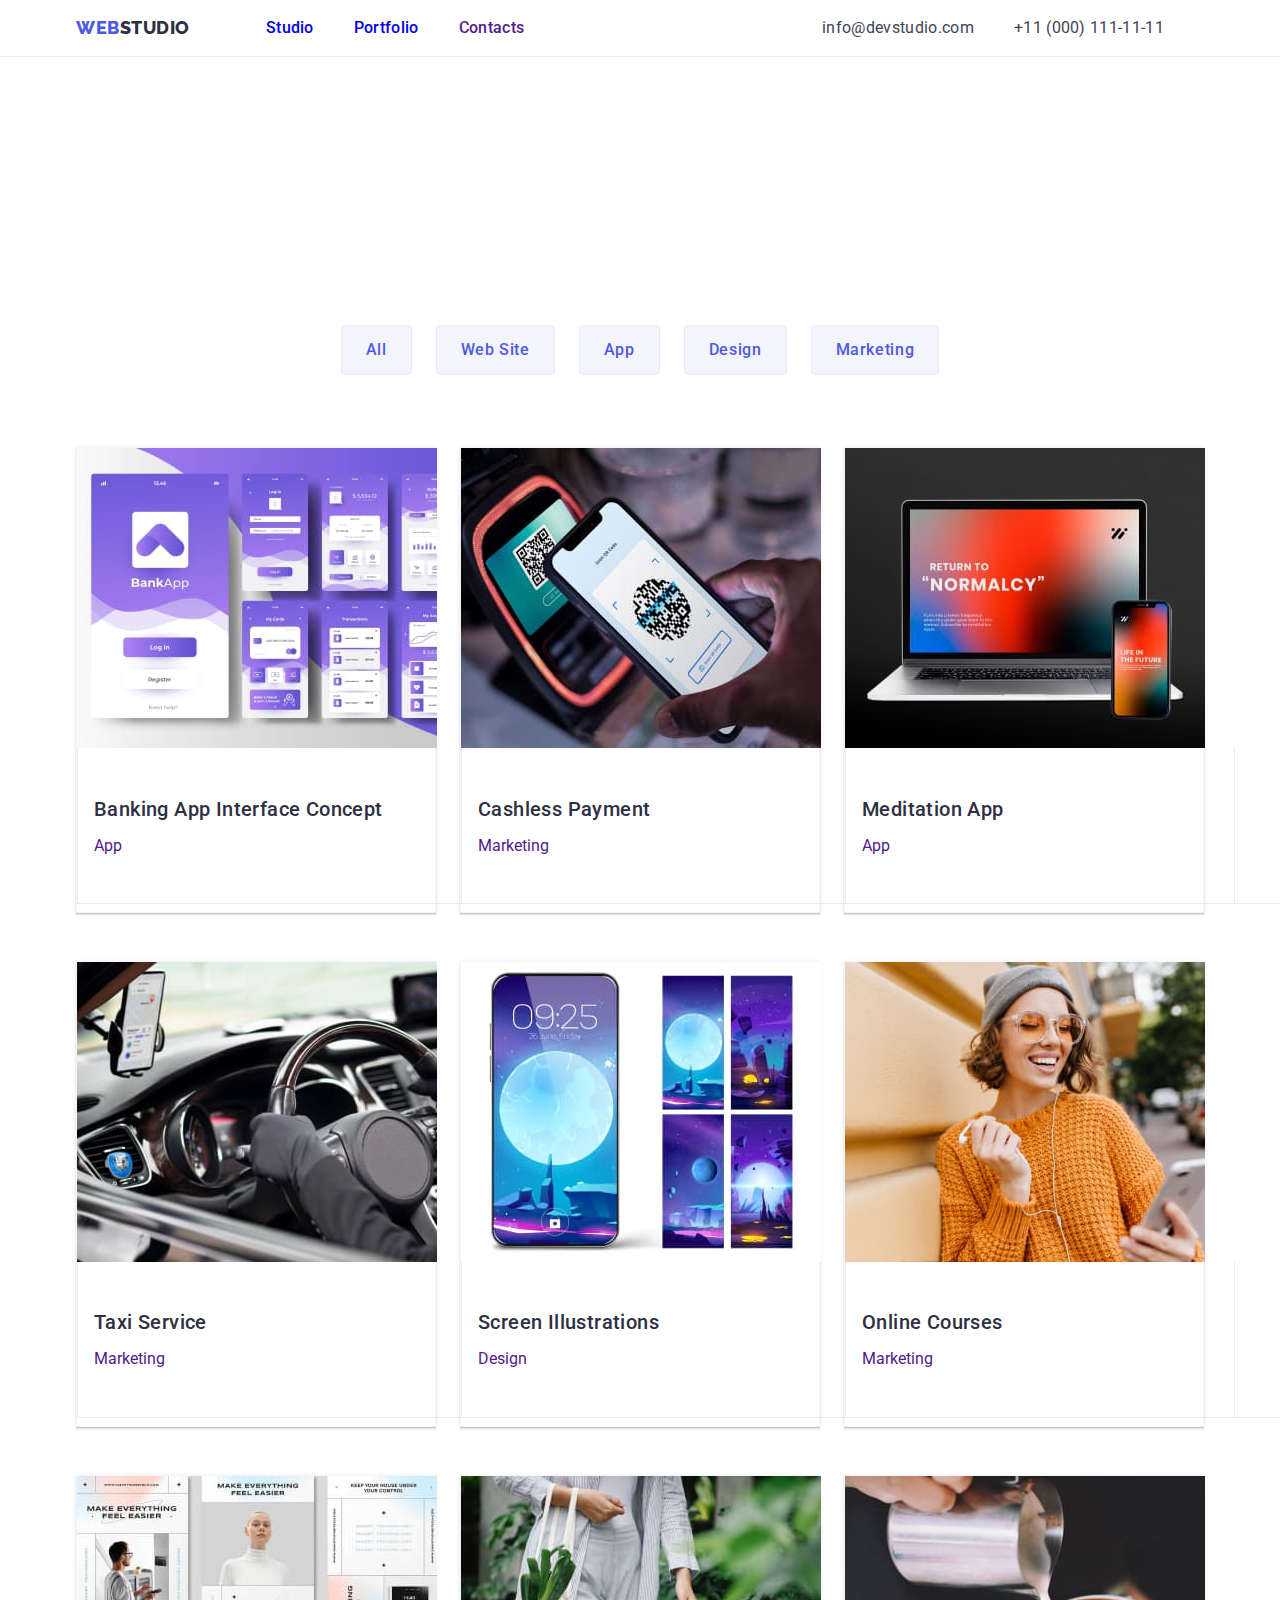
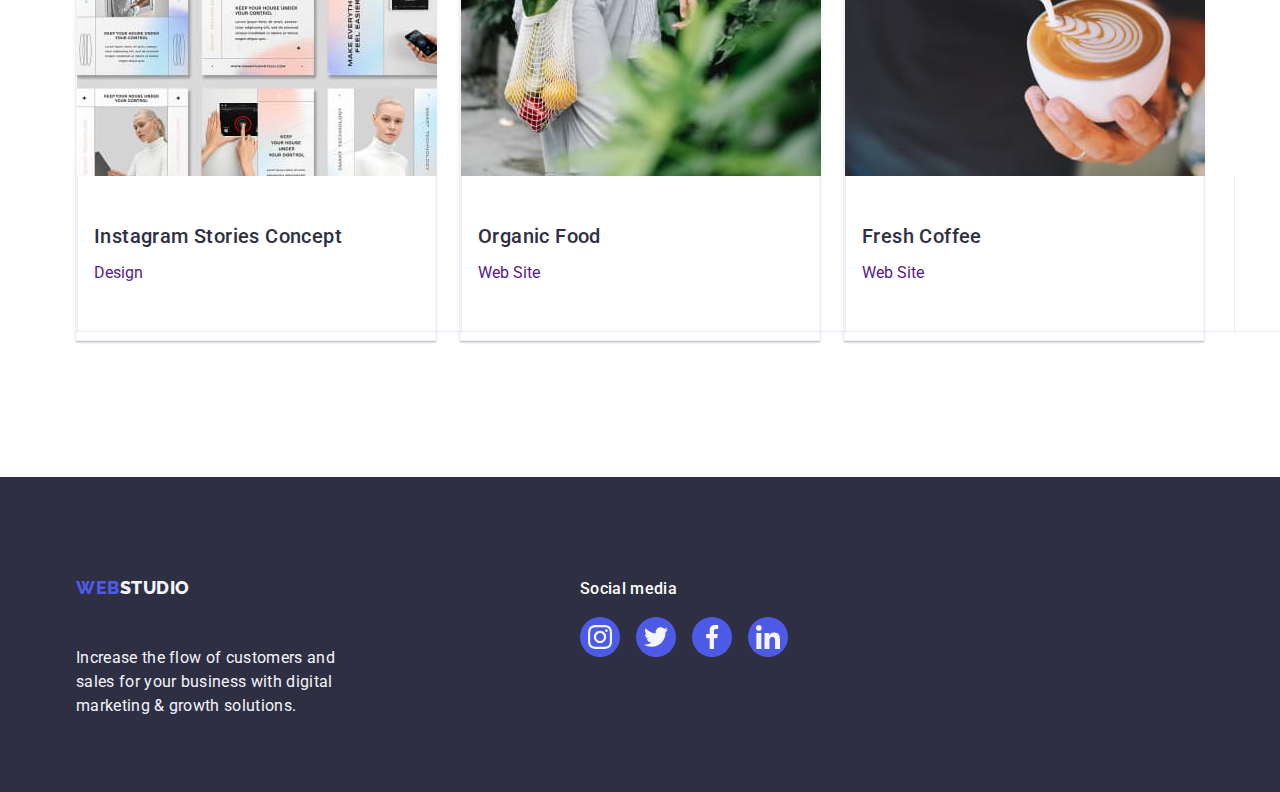
==== portfolio.html @ 27f7a4a0 "Add files via upload" ====
<!DOCTYPE html>
<html lang="en">

<head>
  <meta charset="UTF-8" />
  <meta http-equiv="X-UA-Compatible" content="IE=edge" />
  <meta name="viewport" content="width=device-width, initial-scale=1.0" />
  <title>Portfolio</title>
  <link rel="stylesheet" href="./css/modern-normalize.min.css" />
  <link rel="stylesheet" href="./css/style.css" />
  <link rel="preconnect" href="https://fonts.googleapis.com" />
  <link rel="preconnect" href="https://fonts.gstatic.com" crossorigin />
  <link href="https://fonts.googleapis.com/css2?family=Raleway:wght@800&display=swap" rel="stylesheet" />
  <link rel="preconnect" href="https://fonts.googleapis.com" />
  <link rel="preconnect" href="https://fonts.gstatic.com" crossorigin />
  <link href="https://fonts.googleapis.com/css2?family=Roboto:wght@400;500;700;900&display=swap" rel="stylesheet" />
</head>

<body class="body">
  <header class="portfolio-header">
    <div class="portfolio-header-container container">
      <nav class="portfolio-nav">
        <a class="logo link" href="./portfolio.html">Web <span class="header-logo-two">Studio</span></a>

        <ul class="portfolio-menu-nav list">
          <li>
            <a class="portfolio-menu-nav-item link" href="./index.html">Studio</a>
          </li>
          <li>
            <a class="portfolio-menu-nav-item link" href="./portfolio.html">Portfolio</a>
          </li>
          <li>
            <a class="portfolio-menu-nav-item link" href="">Contacts</a>
          </li>
        </ul>
      </nav>
      <address class="address">
        <ul class="addresses-list list">
          <li>
            <a class="address-item link" href="mailto:info@devstudio.com">info@devstudio.com</a>
          </li>
          <li>
            <a class="address-item link" href="tel:+110001111111">+11 (000) 111-11-11</a>
          </li>
        </ul>
      </address>
    </div>
  </header>

  <!--MAIN-->
  <main>
    <!--SECTION 1-->

    <section class="portfolio-section">
      <div class="portfolio-div container">
        <h1 hidden class="main-title">Buttons</h1>
        <ul class="buttons-list list">
          <li>
            <button class="portfolio-buttons" type="button">All</button>
          </li>
          <li>
            <button class="portfolio-buttons" type="button">Web Site</button>
          </li>
          <li>
            <button class="portfolio-buttons" type="button">App</button>
          </li>
          <li>
            <button class="portfolio-buttons" type="button">Design</button>
          </li>
          <li>
            <button class="portfolio-buttons" type="button">Marketing</button>
          </li>
        </ul>

        <ul class="apps-item list">
          <li class="apps-list-item">
            <a class="apps-item-link link" href="">
              <img src="./images/concept-foto.jpg" alt="concept-foto" width="360" height="300" />
              <div class="app-div container">
                <h2 class="second-title">Banking App Interface Concept</h2>
                <p class="p-p-item">App</p>
              </div>
            </a>
          </li>
          <li class="apps-list-item">
            <a class="apps-item-link link" href="">
              <img src="./images/payment-foto.jpg" alt="payment-foto" width="360" height="300" />
              <div class="app-div container">
                <h2 class="second-title">Cashless Payment</h2>
                <p class="p-p-item">Marketing</p>
              </div>
            </a>
          </li>

          <li class="apps-list-item">
            <a class="apps-item-link link" href="">
              <img src="./images/meditation-app-foto.jpg" alt="meditation-app-foto" width="360" height="300" />
              <div class="app-div container">
                <h2 class="second-title">Meditation App</h2>
                <p class="p-p-item">App</p>
              </div>
            </a>
          </li>

          <li class="apps-list-item">
            <a class="apps-item-link link" href="">
              <img src="./images/taxi-service.jpg" alt="taxi-service" width="360" height="300" />
              <div class="app-div container">
                <h2 class="second-title">Taxi Service</h2>
                <p class="p-p-item">Marketing</p>
              </div>
            </a>
          </li>

          <li class="apps-list-item">
            <a class="apps-item-link link" href="">
              <img src="./images/illustrations.jpg" alt="illustrations" width="360" height="300" />
              <div class="app-div container">
                <h2 class="second-title">Screen Illustrations</h2>
                <p class="p-p-item">Design</p>
              </div>
            </a>
          </li>

          <li class="apps-list-item">
            <a class="apps-item-link link" href="">
              <img src="./images/online-courses.jpg" alt="online-courses" width="360" height="300" />
              <div class="app-div container">
                <h2 class="second-title">Online Courses</h2>
                <p class="p-p-item">Marketing</p>
              </div>
            </a>
          </li>

          <li class="apps-list-item">
            <a class="apps-item-link link" href="">
              <img src="./images/stories-concept.jpg" alt="stories-concept" width="360" height="300" />
              <div class="app-div container">
                <h2 class="second-title">Instagram Stories Concept</h2>
                <p class="p-p-item">Design</p>
              </div>
            </a>
          </li>

          <li class="apps-list-item">
            <a class="apps-item-link link" href="">
              <img src="./images/organic-food.jpg" alt="organic-food" width="360" height="300" />
              <div class="app-div container">
                <h2 class="second-title">Organic Food</h2>
                <p class="p-p-item">Web Site</p>
              </div>
            </a>
          </li>

          <li class="apps-list-item">
            <a class="apps-item-link link" href="">
              <img src="./images/coffee.jpg" alt="coffee" width="360" height="300" />
              <div class="app-div container">
                <h2 class="second-title">Fresh Coffee</h2>
                <p class="p-p-item">Web Site</p>
              </div>
            </a>
          </li>
        </ul>
      </div>
    </section>
  </main>

  <!--FOOTER-->
  <!--
    <footer class="footer">
      <div class="footer-container container">
        <div class="footer-container-one-port container">
        <a class="footer-logo link" href="./portfolio.html"
          >Web<span class="footer-logo-two">Studio</span></a>
        
        <p class="logo-footer-text">
          Increase the flow of customers and sales for your business with
          digital marketing & growth solutions.
        </p>
      </div>
      <div class="footer-container-social-two">
        <p class="social-title">Social media</p>
        <ul class="footer-social-media list">
          <li class="footer-social-media-item">
            <a class="footer-social-media-link link" href="">
              <svg class="social-ikons" width="24" height="24">
                <use href="./images/icons.svg#instagram"></use>
              </svg>
            </a>
          </li>

          <li class="footer-social-media-item">
            <a class="footer-social-media-link link" href="">
              <svg class="social-ikons" width="24" height="24">
                <use href="./images/icons.svg#twitter"></use>
              </svg>
            </a>
          </li>

          <li class="footer-social-media-item">
            <a class="footer-social-media-link link" href="">
              <svg class="social-ikons" width="24" height="24">
                <use href="./images/icons.svg#facebook"></use>
              </svg>
            </a>
          </li>

          <li class="footer-social-media-item">
            <a class="footer-social-media-link link" href="">
              <svg class="social-ikons" width="24" height="24">
                <use href="./images/icons.svg#linkedin"></use>
              </svg>
            </a>
          </li>
        </ul>
        </div>
      </div>
    </footer>
  -->


  <footer class="footer">
    <div class="footer-container container">
      <div class="footer-index-social">
        <a class="footer-logo link" href="./index.html">Web<span class="footer-logo-two">Studio</span></a>
        <p class="logo-footer-text">
          Increase the flow of customers and sales for your business with
          digital marketing & growth solutions.
        </p>
      </div>

      <div class="footer-container-social-two">
        <p class="social-title">Social media</p>
        <ul class="footer-social-media list">
          <li class="footer-social-media-item">
            <a class="footer-social-media-link link" href="">
              <svg class="social-ikons" width="24" height="24">
                <use href="./images/icons.svg#instagram"></use>
              </svg>
            </a>
          </li>

          <li class="footer-social-media-item">
            <a class="footer-social-media-link link" href="">
              <svg class="social-ikons" width="24" height="24">
                <use href="./images/icons.svg#twitter"></use>
              </svg>
            </a>
          </li>

          <li class="footer-social-media-item">
            <a class="footer-social-media-link link" href="">
              <svg class="social-ikons" width="24" height="24">
                <use href="./images/icons.svg#facebook"></use>
              </svg>
            </a>
          </li>

          <li class="footer-social-media-item">
            <a class="footer-social-media-link link" href="">
              <svg class="social-ikons" width="24" height="24">
                <use href="./images/icons.svg#linkedin"></use>
              </svg>
            </a>
          </li>
        </ul>
      </div>
    </div>
  </footer>

</body>

</html>
---- css/style.css ----
:root {
    --color-iris: #4d5ae5;
    --color-ocean: #404bbf;
    --color-navy-blue: #2e2f42;
    --color-green: #31d0aa;
    --color-slate: #434455;
    --color-light-slate: #8e8f99;
    --color-cornflower: #e7e9fc;
    --color-cloud: #f4f4fd;
    --color-white: #ffffff;
    --color-dairy: #fcfcfc;
  }
  
  .body {
    font-family: "Roboto", sans-serif;
    color: #434455;
    background-color: #ffffff;
  }
  
  /*INDEX*/
  
  /*HEADER*/
  
  img {
    display: block;
  }
  
  .header {
    border-bottom: 1px solid #e7e9fc;
    box-shadow: 0px 2px 1px rgba(46, 47, 66, 0.08),
      0px 1px 1px rgba(46, 47, 66, 0.16), 0px 1px 6px rgba(46, 47, 66, 0.08);
  }
  
  .header-container {
    display: flex;
    justify-content: space-between;
  }
  
  .container {
    width: 1158px;
    margin: 0 auto;
    padding-left: 15px;
    padding-right: 15px;
  }
  
  .navigation {
    display: flex;
    align-items: center;
  }
  
  ul {
    padding-left: 0;
  }
  
  .logo {
    font-family: "Raleway";
    font-style: normal;
    font-weight: 800;
    font-size: 18px;
    line-height: 21px;
    display: flex;
    align-items: center;
    letter-spacing: 0.03em;
    text-transform: uppercase;
    color: #4d5ae5;
    margin-right: 76px;
  }
  
  .link {
    text-decoration: none;
    text-decoration: none;
  }
  
  .header-logo-two {
    font-family: "Raleway", sans-serif;
    font-style: normal;
    font-weight: 800;
    font-size: 18px;
    line-height: 21px;
    display: flex;
    letter-spacing: 0.03em;
    text-transform: uppercase;
    color: #2e2f42;
    line-height: 1.17;
  }
  
  .list {
    list-style: none;
  }
  
  .menu-nav {
    font-weight: 500;
    font-size: 16px;
    line-height: 1.5;
    letter-spacing: 0.02em;
    color: #2e2f42;
    display: flex;
    gap: 40px;
  }
  
  .menu-nav-item {
    padding: 24px 0;
  }
  
  .addresses-list {
    display: block;
    padding-right: 40px;
    max-width: 310;
    gap: 40px;
  }
  
  .menu-nav:hover {
    color: #404bbf;
  }
  
  .menu-nav:focus {
    color: #404bbf;
  }
  
  .address {
    font-style: normal;
  }
  
  .address-item {
    font-family: "Roboto";
    font-style: normal;
    font-weight: 400;
    font-size: 16px;
    line-height: 24px;
    letter-spacing: 0.02em;
    color: #434455;
  }
  
  .address-item:hover {
    color: #404bbf;
  }
  
  .address-item:focus {
    color: #404bbf;
  }
  
  /*SECTION 1*/
  
  .section-one {
    margin-left: auto;
    margin-right: auto;
    max-width: 1440px;
    padding: 188px 0;
    background: #2e2f42;
    background: linear-gradient(rgba(46, 47, 66, 0.7), rgba(46, 47, 66, 0.7)),
      url(../images/people-office.jpg);
    background-repeat: no-repeat;
    background-size: cover;
    background-position: center;
  }
  
  .main-title {
    line-height: 1.07;
    text-align: center;
    letter-spacing: 0.02em;
    color: #ffffff;
    font-size: 56px;
    max-width: 496px;
    display: block;
    margin: 0 auto;
    padding: 48px;
  }
  
  .hero-button {
    background-color: #4d5ae5;
    font-family: "Roboto", sans-serif;
    font-weight: 500;
    font-size: 16px;
    line-height: 1.5;
    letter-spacing: 0.04em;
    color: #ffffff;
    cursor: pointer;
    display: block;
    margin: 0 auto;
    min-width: 169px;
    height: 56px;
    border: none;
    border-radius: 4px;
  }
  
  .hero-button:hover {
    background-color: #404bbf;
  }
  
  .hero-button:focus {
    background-color: #404bbf;
  }
  
  /*SECTION 2*/
  
  .value-items-div {
    display: flex;
    align-items: center;
    justify-content: center;
    height: 112px;
    width: 264px;
    margin-bottom: 8px;
    background: #F4F4FD;
    border-radius: 4px;
  }
  
  .second-title {
    font-weight: 500;
    font-size: 20px;
    line-height: 1.2;
    letter-spacing: 0.02em;
    color: #2e2f42;
    margin-bottom: 8px;
  }
  
  .second-container {
    display: flex;
  }
  
  .section-two {
    padding: 120px 0;
  }
  
  .values-list {
    display: flex;
    gap: 24px;
  }
  
  .value-item {
    flex-basis: calc((100% - 72px) / 4);
  }
  
  .value-title {
    font-weight: 500;
    font-size: 20px;
    line-height: 1.2;
    letter-spacing: 0.02em;
    color: #2e2f42;
    margin-bottom: 8px;
  }
  
  .value-text {
    font-size: 16px;
    line-height: 1.5;
    letter-spacing: 0.02em;
    color: #434455;
  }
  
  /*SECTION 3*/
  
  .section-three {
    padding-bottom: 120px;
    padding: 32px 0;
  }
  
  .third-title {
    font-size: 36px;
    line-height: 1.11;
    text-align: center;
    letter-spacing: 0.02em;
    text-transform: capitalize;
    color: #2e2f42;
    margin-bottom: 72px;
  }
  
  .works-list {
    display: flex;
    gap: 24px;
  }
  
  .works-list-item {
    flex-basis: calc((100% - 48px) / 3);
  }
  
  /*SECTION 4*/
  
  .section-fourth {
    background-color: #f4f4fd;
    padding: 120px 0;
  }
  
  .team-title {
    font-size: 36px;
    line-height: 1.11;
    text-align: center;
    letter-spacing: 0.02em;
    text-transform: capitalize;
    color: #2e2f42;
    margin-bottom: 72px;
  }
  
  .team-list {
    display: flex;
    gap: 24px;
  }
  
  .team-div {
    padding: 32px 0;
  }
  
  
  .team-container-div {
    padding: 32px 0;
  }
  
  .team-item {
    background-color: #ffffff;
    flex-basis: calc((100% - 72px) / 4);
    background: #ffffff;
    border-radius: 0px 0px 4px 4px;
    box-shadow: 0px 1px 6px rgba(46, 47, 66, 0.08),
      0px 1px 1px rgba(46, 47, 66, 0.16), 0px 2px 1px rgba(46, 47, 66, 0.08);
    border-radius: 0px 0px 4px 4px;
  }
  
  .team-div {
    padding-top: 32px;
    padding-bottom: 32px;
  }
  
  .h-item {
    font-weight: 500;
    font-size: 20px;
    line-height: 1.2;
    letter-spacing: 0.02em;
    color: #2e2f42;
    text-align: center;
    margin-bottom: 8px;
  }
  
  .p-item {
    font-size: 16px;
    line-height: 1.5;
    letter-spacing: 0.02em;
    color: #434455;
    text-align: center;
  }
  
  .dudes {
    display: block;
  }
  
  /*FOOTER*/
  
  .footer-container {
    display: flex;
    align-items: baseline;
  }
  
  .footer {
    background-color: #2e2f42;
    padding: 100px 0;
    max-height: 315px;
  }
  
  
  .footer-index-social{
    flex-direction: column;
    display: flex;
    margin-right: 120px;
  
  }
  
  .footer-logo {
    font-family: "Raleway";
    font-style: normal;
    font-weight: 800;
    font-size: 18px;
    line-height: 21px;
    display: flex;
    align-items: center;
    letter-spacing: 0.03em;
    text-transform: uppercase;
    color: #4d5ae5;
    display: inline-block;
    margin-right: 76px;
    margin-bottom: 16px;
  }
  
  .footer-logo-two {
    font-family: "Raleway";
    font-style: normal;
    font-weight: 800;
    font-size: 18px;
    line-height: 21px;
    display: flex;
    align-items: center;
    letter-spacing: 0.03em;
    text-transform: uppercase;
    color: #f4f4fd;
    display: inline-block;
    margin-bottom: 16px;
  }
  
  .logo-footer-text {
    font-family: "Roboto";
    font-style: normal;
    font-weight: 400;
    font-size: 16px;
    line-height: 24px;
    letter-spacing: 0.02em;
    color: #f4f4fd;
    max-width: 264px;
  }
  
  /*SECTION 5 */
  
  .five-div {
    width: 1128px;
  }
  
  /*   PORTFOLIO   */
  
  .portfolio-header {
    border-bottom: 1px solid #e7e9fc;
  }
  
  .portfolio-header-container {
    justify-content: space-between;
    display: flex;
  }
  
  .portfolio-nav {
    display: flex;
    align-items: center;
  }
  
  .portfolio-menu-nav {
    font-weight: 500;
    font-size: 16px;
    line-height: 1.5;
    letter-spacing: 0.02em;
    color: #2e2f42;
    display: flex;
    gap: 40px;
  }
  
  .portfolio-menu-nav-item {
    padding: 24px 0;
  }
  
  .addresses-list {
    display: flex;
    gap: 40px;
  }
  
  .portfolio-menu-nav:hover {
    color: #404bbf;
  }
  
  .portfolio-menu-nav:focus {
    color: #404bbf;
  }
  
  .portfolio-buttons {
    font-family: "Roboto", sans-serif;
    font-weight: 500;
    font-size: 16px;
    line-height: 1.5;
    letter-spacing: 0.04em;
    color: #4d5ae5;
    background-color: #f4f4fd;
    cursor: pointer;
    border: 1px solid #e7e9fc;
    border-radius: 4px;
    padding: 12px 24px;
    border: 1px solid #e7e9fc;
    border-radius: 4px;
  }
  
  .portfolio-buttons:hover {
    color: #ffffff;
    background-color: #404bbf;
    border: 1px solid transparent;
    box-shadow: 0px 3px 1px rgba(0, 0, 0, 0.1), 0px 2px 1px rgba(0, 0, 0, 0.08),
      0px 2px 2px rgba(0, 0, 0, 0.12);
  }
  
  .portfolio-buttons:focus {
    color: #ffffff;
    background-color: #404bbf;
    border: 1px solid transparent;
    box-shadow: 0px 3px 1px rgba(0, 0, 0, 0.1), 0px 2px 1px rgba(0, 0, 0, 0.08),
      0px 2px 2px rgba(0, 0, 0, 0.12);
  }
  
  .div-portfolio {
    border: #2e2f42;
    border-top: none;
  }
  
  .portfolio-section {
    padding: 96px 0 120px;
  }
  
  .buttons-list {
    display: flex;
    justify-content: center;
    gap: 24px;
    margin-bottom: 72px;
  }
  
  .apps-item {
    display: flex;
    background: #ffffff;
    flex-wrap: wrap;
    column-gap: 24px;
    row-gap: 48px;
  }
  
  .apps-item-link {
    display: block;
  }
  
  
  .apps-item-link:hover {
    border: 1px solid #f4f4fd;
    box-shadow: 0px 1px 6px rgba(46, 47, 66, 0.08),
      0px 1px 1px rgba(46, 47, 66, 0.16), 0px 2px 1px rgba(46, 47, 66, 0.08);
  }
  
  .apps-item-link {
    border: 1px solid #f4f4fd;
    box-shadow: 0px 1px 6px rgba(46, 47, 66, 0.08),
      0px 1px 1px rgba(46, 47, 66, 0.16), 0px 2px 1px rgba(46, 47, 66, 0.08);
  }
  
  .apps-list-item {
    width: calc((100% - 48px) / 3);
  }
  
  .app-div {
    padding: 32px 16px;
    border: 1px solid #e7e9fc;
    border-top: none;
    margin-bottom: 8px;
  }
  
  .socials {
    display: flex;
    flex-direction: row;
    justify-content: center;
    align-items: center;
    padding: 0px;
    gap: 24px;
  }
  
  .socials-item {
    width: 40px;
    height: 40px;
  }
  
  .social-link {
    width: 100%;
    height: 100%;
    background-color: #4d5ae5;
    border-radius: 50%;
    display: flex;
    align-items: center;
    justify-content: center;
  }
  
  .social-link:hover {
    background-color: #404bbf;
  }
  
  
  .social-link:focus {
    background-color: #404bbf;
  }
  
  
  
  .media-title {
    font-family: "Roboto";
    font-style: normal;
    font-weight: 500;
    font-size: 16px;
    line-height: 24px;
    letter-spacing: 0.02em;
    color: #ffffff;
    display: inline-block;
  }
  
  .social-icons {
    fill: #f4f4fd;
  }
   
  /*CUSTOMERS*/
  
  .customers-title {
    margin-top: 0px;
    margin-bottom: 72px;
    font-family: "Roboto";
    font-style: normal;
    font-weight: 700;
    font-size: 36px;
    line-height: 40px;
    text-align: center;
    letter-spacing: 0.02em;
    text-transform: capitalize;
    color: #2e2f42;
    line-height: 1.1;
  }
  
  
  .customers-icon{
    fill: currentColor;
  }
  
  .section-five {
    padding-top: 120px;
    padding-bottom: 120px;
  }
  
  .cus-container {
    width: 1140px;
  }
  
  
  .customers-list {
    display: flex;
    flex-direction: row;
    align-items: flex-start;
    gap: 24px;
  }
  
  .customers-item {
    width: calc((100% - 120px) / 6);
    height: 88px;
  
  }
  
  .customers-link {
    display: flex;
    align-items: center;
    justify-content: center;
    border: 1px solid #8e8f99;
    border-radius: 4px;
    box-sizing: border-box;
    width: 100%;
    height: 100%;
    color: #8e8f99;;
  }
  
  .customers-link:hover{
    border-color: #404bbf;
    color: #404bbf;
  }
  
  .customers-link:focus{
    border-color: #404bbf;
    color: #404bbf;
  }
    
  .social-title {
    margin-top: 0px;
    margin-bottom: 16px;
    font-family: "Roboto";
    font-style: normal;
    font-weight: 500;
    font-size: 16px;
    line-height: 24px;
    letter-spacing: 0.02em;
    color: hsl(0, 0%, 100%);
  }
  
  .footer-index-social {
    display: flex;
    align-items: baseline;
  }
  
  .footer-social-media {
    display: flex;
    flex-direction: row;
    justify-content: center;
    align-items: center;
    padding: 0px;
    gap: 16px;
  }
  
  .footer-social-media-link {
    width: 100%;
    height: 100%;
    background-color: #4d5ae5;
    border-radius: 50%;
    display: flex;
    align-items: center;
    justify-content: center;
  }
  
  .footer-social-media-link:hover {
    background-color: #31d0aa;
  }
  
  .footer-social-media-link:focus {
    background-color: #31d0aa;
  }
  
  .social-ikons {
    fill: #f4f4fd;
  }
  
  .footer-container-social-two {
    margin-left: 120px;
    gap: 16px;
  }
  
  .footer-container {
    display: flex;
  }

  
  .footer-social-media-item {
    width: 40px;
    height: 40px;
  }
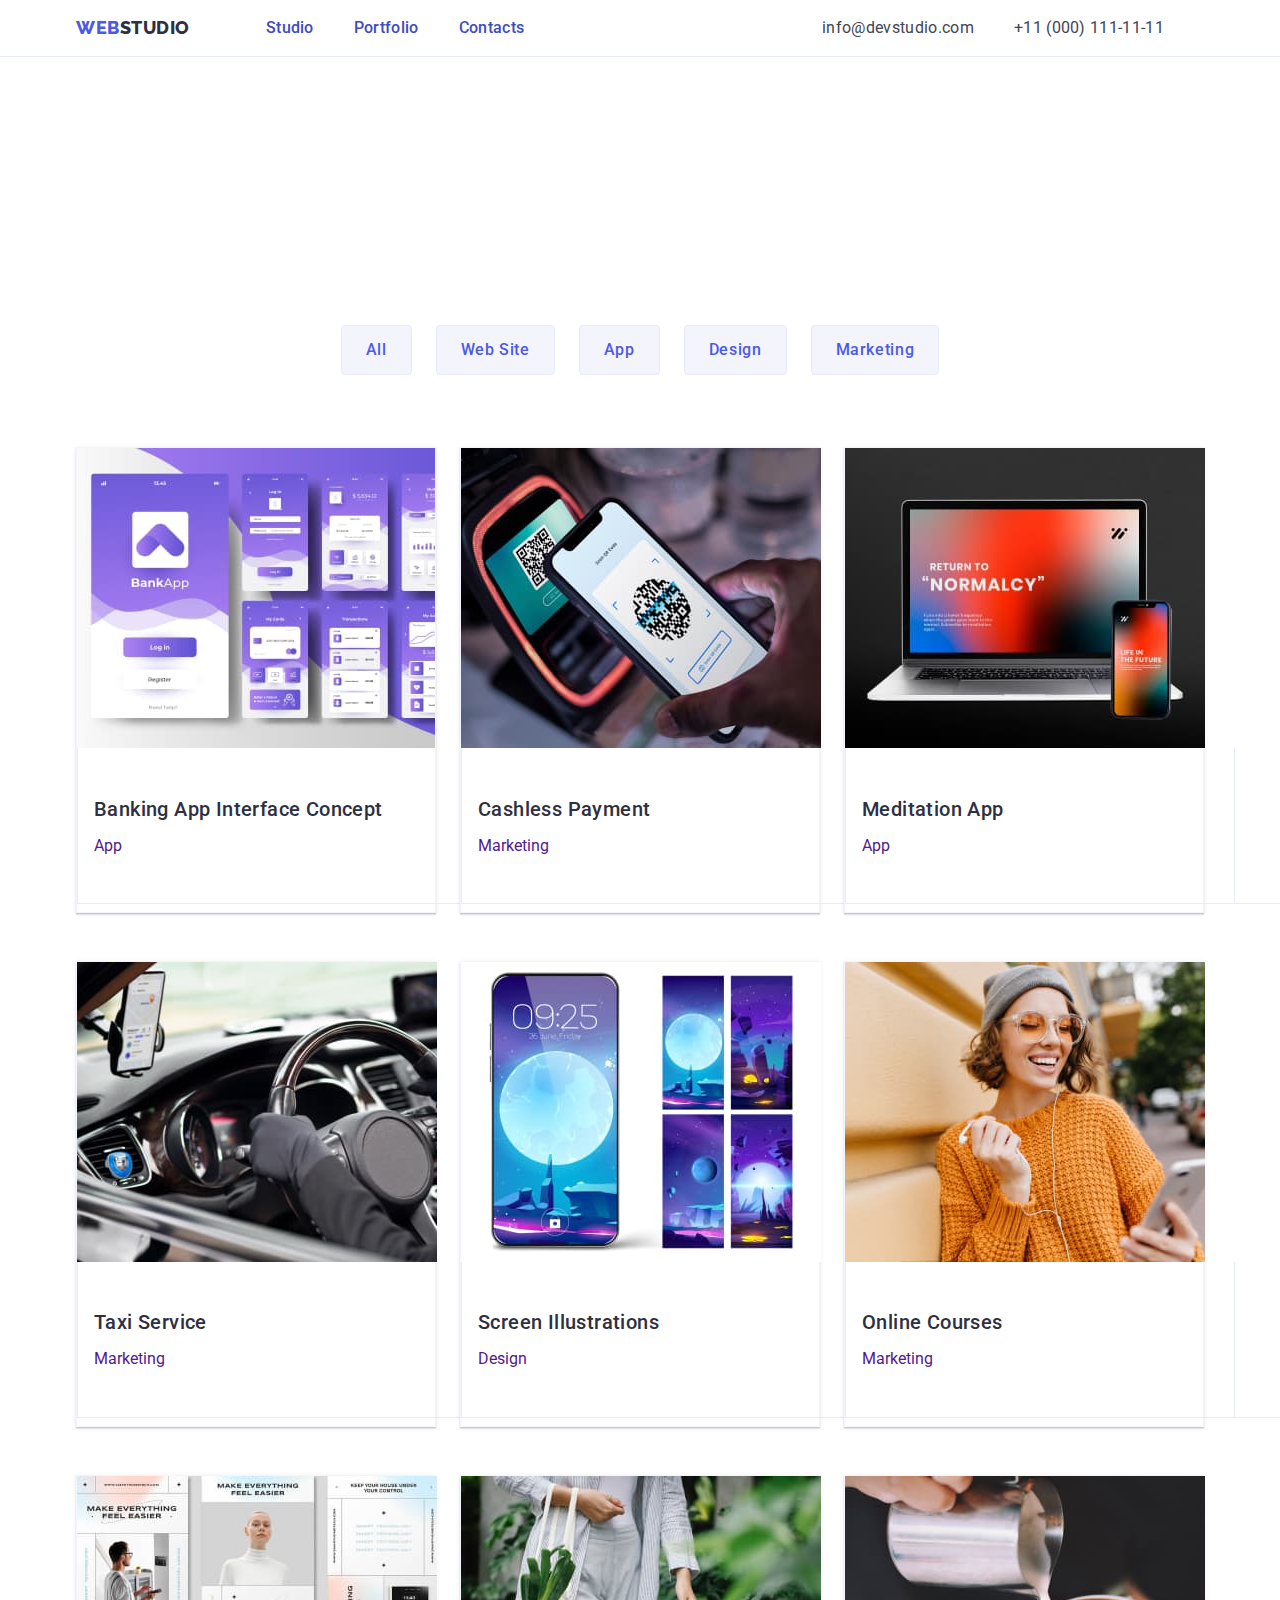
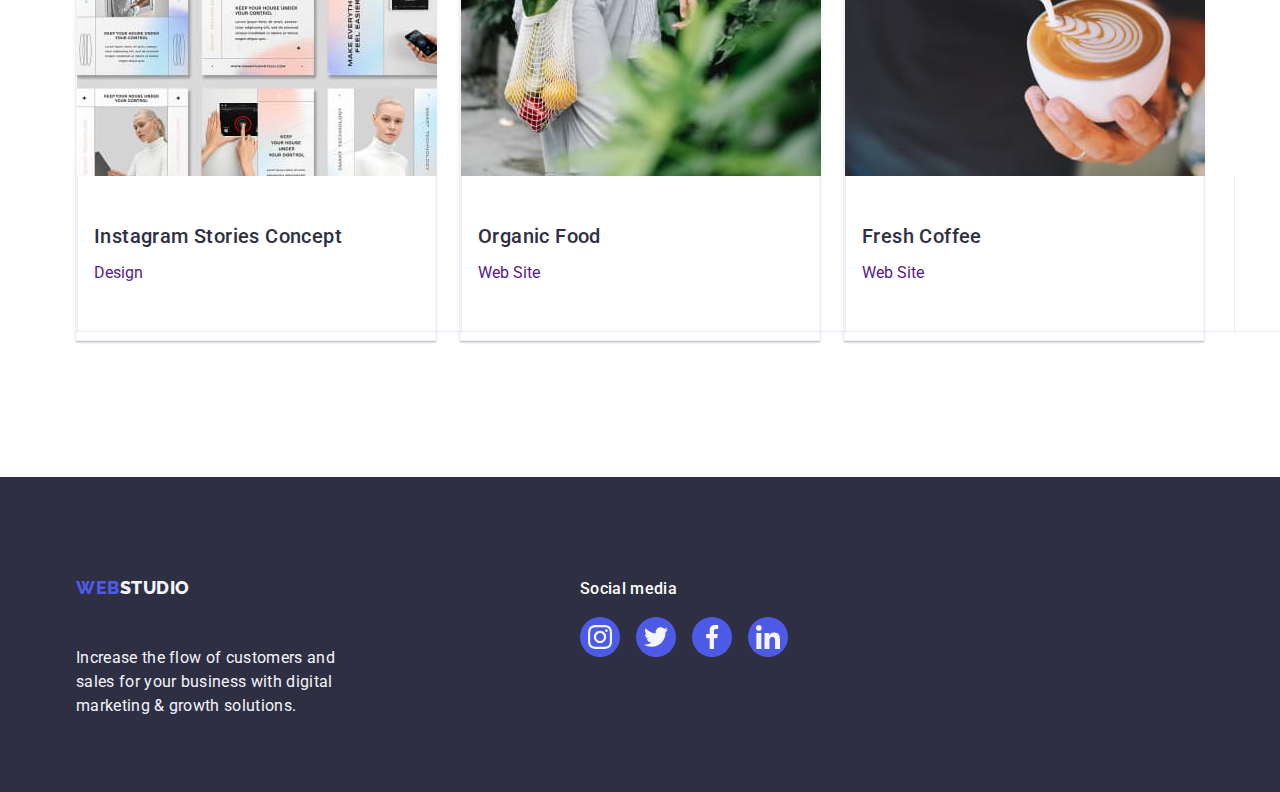
==== commit 4042e81b: "Add files via upload" ====
--- a/portfolio.html
+++ b/portfolio.html
@@ -75,7 +75,10 @@
         <ul class="apps-item list">
           <li class="apps-list-item">
             <a class="apps-item-link link" href="">
-              <img src="./images/concept-foto.jpg" alt="concept-foto" width="360" height="300" />
+              <div class="foto-item-portfolio">
+                <img src="./images/concept-foto.jpg" alt="concept-foto" width="360" height="300" />
+                <p class="foto-item-portfolio-text">14 Stylish and User-Friendly App Design Concepts · Task Manager App · Calorie Tracker App · Exotic Fruit Ecommerce App · Cloud Storage App</p>
+              </div>
               <div class="app-div container">
                 <h2 class="second-title">Banking App Interface Concept</h2>
                 <p class="p-p-item">App</p>
@@ -271,4 +274,4 @@
 
 </body>
 
-</html>
+</html>--- a/css/style.css
+++ b/css/style.css
@@ -1,717 +1,814 @@
 :root {
-    --color-iris: #4d5ae5;
-    --color-ocean: #404bbf;
-    --color-navy-blue: #2e2f42;
-    --color-green: #31d0aa;
-    --color-slate: #434455;
-    --color-light-slate: #8e8f99;
-    --color-cornflower: #e7e9fc;
-    --color-cloud: #f4f4fd;
-    --color-white: #ffffff;
-    --color-dairy: #fcfcfc;
-  }
-  
-  .body {
-    font-family: "Roboto", sans-serif;
-    color: #434455;
-    background-color: #ffffff;
-  }
-  
-  /*INDEX*/
-  
-  /*HEADER*/
-  
-  img {
-    display: block;
-  }
-  
-  .header {
-    border-bottom: 1px solid #e7e9fc;
-    box-shadow: 0px 2px 1px rgba(46, 47, 66, 0.08),
-      0px 1px 1px rgba(46, 47, 66, 0.16), 0px 1px 6px rgba(46, 47, 66, 0.08);
-  }
-  
-  .header-container {
-    display: flex;
-    justify-content: space-between;
-  }
-  
-  .container {
-    width: 1158px;
-    margin: 0 auto;
-    padding-left: 15px;
-    padding-right: 15px;
-  }
-  
-  .navigation {
-    display: flex;
-    align-items: center;
-  }
-  
-  ul {
-    padding-left: 0;
-  }
-  
-  .logo {
-    font-family: "Raleway";
-    font-style: normal;
-    font-weight: 800;
-    font-size: 18px;
-    line-height: 21px;
-    display: flex;
-    align-items: center;
-    letter-spacing: 0.03em;
-    text-transform: uppercase;
-    color: #4d5ae5;
-    margin-right: 76px;
-  }
-  
-  .link {
-    text-decoration: none;
-    text-decoration: none;
-  }
-  
-  .header-logo-two {
-    font-family: "Raleway", sans-serif;
-    font-style: normal;
-    font-weight: 800;
-    font-size: 18px;
-    line-height: 21px;
-    display: flex;
-    letter-spacing: 0.03em;
-    text-transform: uppercase;
-    color: #2e2f42;
-    line-height: 1.17;
-  }
-  
-  .list {
-    list-style: none;
-  }
-  
-  .menu-nav {
-    font-weight: 500;
-    font-size: 16px;
-    line-height: 1.5;
-    letter-spacing: 0.02em;
-    color: #2e2f42;
-    display: flex;
-    gap: 40px;
-  }
-  
-  .menu-nav-item {
-    padding: 24px 0;
-  }
-  
-  .addresses-list {
-    display: block;
-    padding-right: 40px;
-    max-width: 310;
-    gap: 40px;
-  }
-  
-  .menu-nav:hover {
-    color: #404bbf;
-  }
-  
-  .menu-nav:focus {
-    color: #404bbf;
-  }
-  
-  .address {
-    font-style: normal;
-  }
-  
-  .address-item {
-    font-family: "Roboto";
-    font-style: normal;
-    font-weight: 400;
-    font-size: 16px;
-    line-height: 24px;
-    letter-spacing: 0.02em;
-    color: #434455;
-  }
-  
-  .address-item:hover {
-    color: #404bbf;
-  }
-  
-  .address-item:focus {
-    color: #404bbf;
-  }
-  
-  /*SECTION 1*/
-  
-  .section-one {
-    margin-left: auto;
-    margin-right: auto;
-    max-width: 1440px;
-    padding: 188px 0;
-    background: #2e2f42;
-    background: linear-gradient(rgba(46, 47, 66, 0.7), rgba(46, 47, 66, 0.7)),
-      url(../images/people-office.jpg);
-    background-repeat: no-repeat;
-    background-size: cover;
-    background-position: center;
-  }
-  
-  .main-title {
-    line-height: 1.07;
-    text-align: center;
-    letter-spacing: 0.02em;
-    color: #ffffff;
-    font-size: 56px;
-    max-width: 496px;
-    display: block;
-    margin: 0 auto;
-    padding: 48px;
-  }
-  
-  .hero-button {
-    background-color: #4d5ae5;
-    font-family: "Roboto", sans-serif;
-    font-weight: 500;
-    font-size: 16px;
-    line-height: 1.5;
-    letter-spacing: 0.04em;
-    color: #ffffff;
-    cursor: pointer;
-    display: block;
-    margin: 0 auto;
-    min-width: 169px;
-    height: 56px;
-    border: none;
-    border-radius: 4px;
-  }
-  
-  .hero-button:hover {
-    background-color: #404bbf;
-  }
-  
-  .hero-button:focus {
-    background-color: #404bbf;
-  }
-  
-  /*SECTION 2*/
-  
-  .value-items-div {
-    display: flex;
-    align-items: center;
-    justify-content: center;
-    height: 112px;
-    width: 264px;
-    margin-bottom: 8px;
-    background: #F4F4FD;
-    border-radius: 4px;
-  }
-  
-  .second-title {
-    font-weight: 500;
-    font-size: 20px;
-    line-height: 1.2;
-    letter-spacing: 0.02em;
-    color: #2e2f42;
-    margin-bottom: 8px;
-  }
-  
-  .second-container {
-    display: flex;
-  }
-  
-  .section-two {
-    padding: 120px 0;
-  }
-  
-  .values-list {
-    display: flex;
-    gap: 24px;
-  }
-  
-  .value-item {
-    flex-basis: calc((100% - 72px) / 4);
-  }
-  
-  .value-title {
-    font-weight: 500;
-    font-size: 20px;
-    line-height: 1.2;
-    letter-spacing: 0.02em;
-    color: #2e2f42;
-    margin-bottom: 8px;
-  }
-  
-  .value-text {
-    font-size: 16px;
-    line-height: 1.5;
-    letter-spacing: 0.02em;
-    color: #434455;
-  }
-  
-  /*SECTION 3*/
-  
-  .section-three {
-    padding-bottom: 120px;
-    padding: 32px 0;
-  }
-  
-  .third-title {
-    font-size: 36px;
-    line-height: 1.11;
-    text-align: center;
-    letter-spacing: 0.02em;
-    text-transform: capitalize;
-    color: #2e2f42;
-    margin-bottom: 72px;
-  }
-  
-  .works-list {
-    display: flex;
-    gap: 24px;
-  }
-  
-  .works-list-item {
-    flex-basis: calc((100% - 48px) / 3);
-  }
-  
-  /*SECTION 4*/
-  
-  .section-fourth {
-    background-color: #f4f4fd;
-    padding: 120px 0;
-  }
-  
-  .team-title {
-    font-size: 36px;
-    line-height: 1.11;
-    text-align: center;
-    letter-spacing: 0.02em;
-    text-transform: capitalize;
-    color: #2e2f42;
-    margin-bottom: 72px;
-  }
-  
-  .team-list {
-    display: flex;
-    gap: 24px;
-  }
-  
-  .team-div {
-    padding: 32px 0;
-  }
-  
-  
-  .team-container-div {
-    padding: 32px 0;
-  }
-  
-  .team-item {
-    background-color: #ffffff;
-    flex-basis: calc((100% - 72px) / 4);
-    background: #ffffff;
-    border-radius: 0px 0px 4px 4px;
-    box-shadow: 0px 1px 6px rgba(46, 47, 66, 0.08),
-      0px 1px 1px rgba(46, 47, 66, 0.16), 0px 2px 1px rgba(46, 47, 66, 0.08);
-    border-radius: 0px 0px 4px 4px;
-  }
-  
-  .team-div {
-    padding-top: 32px;
-    padding-bottom: 32px;
-  }
-  
-  .h-item {
-    font-weight: 500;
-    font-size: 20px;
-    line-height: 1.2;
-    letter-spacing: 0.02em;
-    color: #2e2f42;
-    text-align: center;
-    margin-bottom: 8px;
-  }
-  
-  .p-item {
-    font-size: 16px;
-    line-height: 1.5;
-    letter-spacing: 0.02em;
-    color: #434455;
-    text-align: center;
-  }
-  
-  .dudes {
-    display: block;
-  }
-  
-  /*FOOTER*/
-  
-  .footer-container {
-    display: flex;
-    align-items: baseline;
-  }
-  
-  .footer {
-    background-color: #2e2f42;
-    padding: 100px 0;
-    max-height: 315px;
-  }
-  
-  
-  .footer-index-social{
-    flex-direction: column;
-    display: flex;
-    margin-right: 120px;
-  
-  }
-  
-  .footer-logo {
-    font-family: "Raleway";
-    font-style: normal;
-    font-weight: 800;
-    font-size: 18px;
-    line-height: 21px;
-    display: flex;
-    align-items: center;
-    letter-spacing: 0.03em;
-    text-transform: uppercase;
-    color: #4d5ae5;
-    display: inline-block;
-    margin-right: 76px;
-    margin-bottom: 16px;
-  }
-  
-  .footer-logo-two {
-    font-family: "Raleway";
-    font-style: normal;
-    font-weight: 800;
-    font-size: 18px;
-    line-height: 21px;
-    display: flex;
-    align-items: center;
-    letter-spacing: 0.03em;
-    text-transform: uppercase;
-    color: #f4f4fd;
-    display: inline-block;
-    margin-bottom: 16px;
-  }
-  
-  .logo-footer-text {
-    font-family: "Roboto";
-    font-style: normal;
-    font-weight: 400;
-    font-size: 16px;
-    line-height: 24px;
-    letter-spacing: 0.02em;
-    color: #f4f4fd;
-    max-width: 264px;
-  }
-  
-  /*SECTION 5 */
-  
-  .five-div {
-    width: 1128px;
-  }
-  
-  /*   PORTFOLIO   */
-  
-  .portfolio-header {
-    border-bottom: 1px solid #e7e9fc;
-  }
-  
-  .portfolio-header-container {
-    justify-content: space-between;
-    display: flex;
-  }
-  
-  .portfolio-nav {
-    display: flex;
-    align-items: center;
-  }
-  
-  .portfolio-menu-nav {
-    font-weight: 500;
-    font-size: 16px;
-    line-height: 1.5;
-    letter-spacing: 0.02em;
-    color: #2e2f42;
-    display: flex;
-    gap: 40px;
-  }
-  
-  .portfolio-menu-nav-item {
-    padding: 24px 0;
-  }
-  
-  .addresses-list {
-    display: flex;
-    gap: 40px;
-  }
-  
-  .portfolio-menu-nav:hover {
-    color: #404bbf;
-  }
-  
-  .portfolio-menu-nav:focus {
-    color: #404bbf;
-  }
-  
-  .portfolio-buttons {
-    font-family: "Roboto", sans-serif;
-    font-weight: 500;
-    font-size: 16px;
-    line-height: 1.5;
-    letter-spacing: 0.04em;
-    color: #4d5ae5;
-    background-color: #f4f4fd;
-    cursor: pointer;
-    border: 1px solid #e7e9fc;
-    border-radius: 4px;
-    padding: 12px 24px;
-    border: 1px solid #e7e9fc;
-    border-radius: 4px;
-  }
-  
-  .portfolio-buttons:hover {
-    color: #ffffff;
-    background-color: #404bbf;
-    border: 1px solid transparent;
-    box-shadow: 0px 3px 1px rgba(0, 0, 0, 0.1), 0px 2px 1px rgba(0, 0, 0, 0.08),
-      0px 2px 2px rgba(0, 0, 0, 0.12);
-  }
-  
-  .portfolio-buttons:focus {
-    color: #ffffff;
-    background-color: #404bbf;
-    border: 1px solid transparent;
-    box-shadow: 0px 3px 1px rgba(0, 0, 0, 0.1), 0px 2px 1px rgba(0, 0, 0, 0.08),
-      0px 2px 2px rgba(0, 0, 0, 0.12);
-  }
-  
-  .div-portfolio {
-    border: #2e2f42;
-    border-top: none;
-  }
-  
-  .portfolio-section {
-    padding: 96px 0 120px;
-  }
-  
-  .buttons-list {
-    display: flex;
-    justify-content: center;
-    gap: 24px;
-    margin-bottom: 72px;
-  }
-  
-  .apps-item {
-    display: flex;
-    background: #ffffff;
-    flex-wrap: wrap;
-    column-gap: 24px;
-    row-gap: 48px;
-  }
-  
-  .apps-item-link {
-    display: block;
-  }
-  
-  
-  .apps-item-link:hover {
-    border: 1px solid #f4f4fd;
-    box-shadow: 0px 1px 6px rgba(46, 47, 66, 0.08),
-      0px 1px 1px rgba(46, 47, 66, 0.16), 0px 2px 1px rgba(46, 47, 66, 0.08);
-  }
-  
-  .apps-item-link {
-    border: 1px solid #f4f4fd;
-    box-shadow: 0px 1px 6px rgba(46, 47, 66, 0.08),
-      0px 1px 1px rgba(46, 47, 66, 0.16), 0px 2px 1px rgba(46, 47, 66, 0.08);
-  }
-  
-  .apps-list-item {
-    width: calc((100% - 48px) / 3);
-  }
-  
-  .app-div {
-    padding: 32px 16px;
-    border: 1px solid #e7e9fc;
-    border-top: none;
-    margin-bottom: 8px;
-  }
-  
-  .socials {
-    display: flex;
-    flex-direction: row;
-    justify-content: center;
-    align-items: center;
-    padding: 0px;
-    gap: 24px;
-  }
-  
-  .socials-item {
-    width: 40px;
-    height: 40px;
-  }
-  
-  .social-link {
-    width: 100%;
-    height: 100%;
-    background-color: #4d5ae5;
-    border-radius: 50%;
-    display: flex;
-    align-items: center;
-    justify-content: center;
-  }
-  
-  .social-link:hover {
-    background-color: #404bbf;
-  }
-  
-  
-  .social-link:focus {
-    background-color: #404bbf;
-  }
-  
-  
-  
-  .media-title {
-    font-family: "Roboto";
-    font-style: normal;
-    font-weight: 500;
-    font-size: 16px;
-    line-height: 24px;
-    letter-spacing: 0.02em;
-    color: #ffffff;
-    display: inline-block;
-  }
-  
-  .social-icons {
-    fill: #f4f4fd;
-  }
-   
-  /*CUSTOMERS*/
-  
-  .customers-title {
-    margin-top: 0px;
-    margin-bottom: 72px;
-    font-family: "Roboto";
-    font-style: normal;
-    font-weight: 700;
-    font-size: 36px;
-    line-height: 40px;
-    text-align: center;
-    letter-spacing: 0.02em;
-    text-transform: capitalize;
-    color: #2e2f42;
-    line-height: 1.1;
-  }
-  
-  
-  .customers-icon{
-    fill: currentColor;
-  }
-  
-  .section-five {
-    padding-top: 120px;
-    padding-bottom: 120px;
-  }
-  
-  .cus-container {
-    width: 1140px;
-  }
-  
-  
-  .customers-list {
-    display: flex;
-    flex-direction: row;
-    align-items: flex-start;
-    gap: 24px;
-  }
-  
-  .customers-item {
-    width: calc((100% - 120px) / 6);
-    height: 88px;
-  
-  }
-  
-  .customers-link {
-    display: flex;
-    align-items: center;
-    justify-content: center;
-    border: 1px solid #8e8f99;
-    border-radius: 4px;
-    box-sizing: border-box;
-    width: 100%;
-    height: 100%;
-    color: #8e8f99;;
-  }
-  
-  .customers-link:hover{
-    border-color: #404bbf;
-    color: #404bbf;
-  }
-  
-  .customers-link:focus{
-    border-color: #404bbf;
-    color: #404bbf;
-  }
-    
-  .social-title {
-    margin-top: 0px;
-    margin-bottom: 16px;
-    font-family: "Roboto";
-    font-style: normal;
-    font-weight: 500;
-    font-size: 16px;
-    line-height: 24px;
-    letter-spacing: 0.02em;
-    color: hsl(0, 0%, 100%);
-  }
-  
-  .footer-index-social {
-    display: flex;
-    align-items: baseline;
-  }
-  
-  .footer-social-media {
-    display: flex;
-    flex-direction: row;
-    justify-content: center;
-    align-items: center;
-    padding: 0px;
-    gap: 16px;
-  }
-  
-  .footer-social-media-link {
-    width: 100%;
-    height: 100%;
-    background-color: #4d5ae5;
-    border-radius: 50%;
-    display: flex;
-    align-items: center;
-    justify-content: center;
-  }
-  
-  .footer-social-media-link:hover {
-    background-color: #31d0aa;
-  }
-  
-  .footer-social-media-link:focus {
-    background-color: #31d0aa;
-  }
-  
-  .social-ikons {
-    fill: #f4f4fd;
-  }
-  
-  .footer-container-social-two {
-    margin-left: 120px;
-    gap: 16px;
-  }
-  
-  .footer-container {
-    display: flex;
-  }
-
-  
-  .footer-social-media-item {
-    width: 40px;
-    height: 40px;
-  }+  --color-iris: #4d5ae5;
+  --color-ocean: #404bbf;
+  --color-navy-blue: #2e2f42;
+  --color-green: #31d0aa;
+  --color-slate: #434455;
+  --color-light-slate: #8e8f99;
+  --color-cornflower: #e7e9fc;
+  --color-cloud: #f4f4fd;
+  --color-white: #ffffff;
+  --color-dairy: #fcfcfc;
+}
+
+.body {
+  font-family: "Roboto", sans-serif;
+  color: #434455;
+  background-color: #ffffff;
+}
+
+/*INDEX*/
+
+/*HEADER*/
+
+img {
+  display: block;
+}
+
+.header {
+  border-bottom: 1px solid #e7e9fc;
+  box-shadow: 0px 2px 1px rgba(46, 47, 66, 0.08),
+    0px 1px 1px rgba(46, 47, 66, 0.16), 0px 1px 6px rgba(46, 47, 66, 0.08);
+}
+
+.header-container {
+  display: flex;
+  justify-content: space-between;
+}
+
+.container {
+  width: 1158px;
+  margin: 0 auto;
+  padding-left: 15px;
+  padding-right: 15px;
+}
+
+.navigation {
+  display: flex;
+  align-items: center;
+}
+
+ul {
+  padding-left: 0;
+}
+
+.logo {
+  font-family: "Raleway";
+  font-style: normal;
+  font-weight: 800;
+  font-size: 18px;
+  line-height: 21px;
+  display: flex;
+  align-items: center;
+  letter-spacing: 0.03em;
+  text-transform: uppercase;
+  color: #4d5ae5;
+  margin-right: 76px;
+}
+
+.link {
+  text-decoration: none;
+  text-decoration: none;
+}
+
+.header-logo-two {
+  font-family: "Raleway", sans-serif;
+  font-style: normal;
+  font-weight: 800;
+  font-size: 18px;
+  line-height: 21px;
+  display: flex;
+  letter-spacing: 0.03em;
+  text-transform: uppercase;
+  color: #2e2f42;
+  line-height: 1.17;
+}
+
+.list {
+  list-style: none;
+}
+
+.menu-nav {
+  font-weight: 500;
+  font-size: 16px;
+  line-height: 1.5;
+  letter-spacing: 0.02em;
+  color: #2e2f42;
+  display: flex;
+  gap: 40px;
+}
+
+.menu-nav-item {
+  color: #404bbf;
+  transition: color 250ms cubic-bezier(0.4, 0, 0.2, 1);
+  position: relative;
+  padding: 24px 0;
+}
+
+
+.menu-nav-item::after {
+  border-radius: 2px;
+  content: '';
+  position: absolute;
+  bottom: -1px;
+  width: 100%;
+  height: 4px;
+  display: block;
+  background-color: #404BBF;
+  opacity: 0;
+}
+
+.menu-nav-item::after:hover {
+  content: '';
+  position: absolute;
+  bottom: -1px;
+  width: 100%;
+  height: 4px;
+  display: block;
+  background-color: #404BBF;
+  opacity: 1;
+}
+
+.addresses-list {
+  display: block;
+  padding-right: 40px;
+  max-width: 310;
+  gap: 40px;
+}
+
+.menu-nav:hover {
+  color: #404bbf;
+}
+
+.menu-nav:focus {
+  color: #404bbf;
+}
+
+.address {
+  font-style: normal;
+}
+
+.address-item {
+  transition: color 250ms cubic-bezier(0.4, 0, 0.2, 1);
+  font-family: "Roboto";
+  font-style: normal;
+  font-weight: 400;
+  font-size: 16px;
+  line-height: 24px;
+  letter-spacing: 0.02em;
+  color: #434455;
+}
+
+.address-item:hover {
+  color: #404bbf;
+}
+
+.address-item:focus {
+  color: #404bbf;
+}
+
+/*SECTION 1*/
+
+.section-one {
+  margin-left: auto;
+  margin-right: auto;
+  max-width: 1440px;
+  padding: 188px 0;
+  background: #2e2f42;
+  background: linear-gradient(rgba(46, 47, 66, 0.7), rgba(46, 47, 66, 0.7)),
+    url(../images/people-office.jpg);
+  background-repeat: no-repeat;
+  background-size: cover;
+  background-position: center;
+}
+
+.main-title {
+  line-height: 1.07;
+  text-align: center;
+  letter-spacing: 0.02em;
+  color: #ffffff;
+  font-size: 56px;
+  max-width: 496px;
+  display: block;
+  margin: 0 auto;
+  padding: 48px;
+}
+
+.hero-button {
+  transition: background-color 250ms cubic-bezier(0.4, 0, 0.2, 1);
+  background-color: #4d5ae5;
+  font-family: "Roboto", sans-serif;
+  font-weight: 500;
+  font-size: 16px;
+  line-height: 1.5;
+  letter-spacing: 0.04em;
+  color: #ffffff;
+  cursor: pointer;
+  display: block;
+  margin: 0 auto;
+  min-width: 169px;
+  height: 56px;
+  border: none;
+  border-radius: 4px;
+}
+
+.hero-button:hover {
+  background-color: #404bbf;
+}
+
+.hero-button:focus {
+  background-color: #404bbf;
+}
+
+/*SECTION 2*/
+
+.value-items-div {
+  display: flex;
+  align-items: center;
+  justify-content: center;
+  height: 112px;
+  width: 264px;
+  margin-bottom: 8px;
+  background: #F4F4FD;
+  border-radius: 4px;
+}
+
+.second-title {
+  font-weight: 500;
+  font-size: 20px;
+  line-height: 1.2;
+  letter-spacing: 0.02em;
+  color: #2e2f42;
+  margin-bottom: 8px;
+}
+
+.second-container {
+  display: flex;
+}
+
+.section-two {
+  padding: 120px 0;
+}
+
+.values-list {
+  display: flex;
+  gap: 24px;
+}
+
+.value-item {
+  flex-basis: calc((100% - 72px) / 4);
+}
+
+.value-title {
+  font-weight: 500;
+  font-size: 20px;
+  line-height: 1.2;
+  letter-spacing: 0.02em;
+  color: #2e2f42;
+  margin-bottom: 8px;
+}
+
+.value-text {
+  font-size: 16px;
+  line-height: 1.5;
+  letter-spacing: 0.02em;
+  color: #434455;
+}
+
+/*SECTION 3*/
+
+.section-three {
+  padding-bottom: 120px;
+  padding: 32px 0;
+}
+
+.third-title {
+  font-size: 36px;
+  line-height: 1.11;
+  text-align: center;
+  letter-spacing: 0.02em;
+  text-transform: capitalize;
+  color: #2e2f42;
+  margin-bottom: 72px;
+}
+
+.works-list {
+  display: flex;
+  gap: 24px;
+}
+
+.works-list-item {
+  flex-basis: calc((100% - 48px) / 3);
+}
+
+/*SECTION 4*/
+
+.section-fourth {
+  background-color: #f4f4fd;
+  padding: 120px 0;
+}
+
+.team-title {
+  font-size: 36px;
+  line-height: 1.11;
+  text-align: center;
+  letter-spacing: 0.02em;
+  text-transform: capitalize;
+  color: #2e2f42;
+  margin-bottom: 72px;
+}
+
+.team-list {
+  display: flex;
+  gap: 24px;
+}
+
+.team-div {
+  padding: 32px 0;
+}
+
+
+.team-container-div {
+  padding: 32px 0;
+}
+
+.team-item {
+  background-color: #ffffff;
+  flex-basis: calc((100% - 72px) / 4);
+  background: #ffffff;
+  border-radius: 0px 0px 4px 4px;
+  box-shadow: 0px 1px 6px rgba(46, 47, 66, 0.08),
+    0px 1px 1px rgba(46, 47, 66, 0.16), 0px 2px 1px rgba(46, 47, 66, 0.08);
+  border-radius: 0px 0px 4px 4px;
+}
+
+.team-div {
+  padding-top: 32px;
+  padding-bottom: 32px;
+}
+
+.h-item {
+  font-weight: 500;
+  font-size: 20px;
+  line-height: 1.2;
+  letter-spacing: 0.02em;
+  color: #2e2f42;
+  text-align: center;
+  margin-bottom: 8px;
+}
+
+.p-item {
+  font-size: 16px;
+  line-height: 1.5;
+  letter-spacing: 0.02em;
+  color: #434455;
+  text-align: center;
+}
+
+.dudes {
+  display: block;
+}
+
+/*FOOTER*/
+
+.footer-container {
+  display: flex;
+  align-items: baseline;
+}
+
+.footer {
+  background-color: #2e2f42;
+  padding: 100px 0;
+  max-height: 315px;
+}
+
+
+.footer-index-social {
+  flex-direction: column;
+  display: flex;
+  margin-right: 120px;
+
+}
+
+.footer-logo {
+  font-family: "Raleway";
+  font-style: normal;
+  font-weight: 800;
+  font-size: 18px;
+  line-height: 21px;
+  display: flex;
+  align-items: center;
+  letter-spacing: 0.03em;
+  text-transform: uppercase;
+  color: #4d5ae5;
+  display: inline-block;
+  margin-right: 76px;
+  margin-bottom: 16px;
+}
+
+.footer-logo-two {
+  font-family: "Raleway";
+  font-style: normal;
+  font-weight: 800;
+  font-size: 18px;
+  line-height: 21px;
+  display: flex;
+  align-items: center;
+  letter-spacing: 0.03em;
+  text-transform: uppercase;
+  color: #f4f4fd;
+  display: inline-block;
+  margin-bottom: 16px;
+}
+
+.logo-footer-text {
+  font-family: "Roboto";
+  font-style: normal;
+  font-weight: 400;
+  font-size: 16px;
+  line-height: 24px;
+  letter-spacing: 0.02em;
+  color: #f4f4fd;
+  max-width: 264px;
+}
+
+/*SECTION 5 */
+
+.five-div {
+  width: 1128px;
+}
+
+/*   PORTFOLIO   */
+
+.portfolio-header {
+  border-bottom: 1px solid #e7e9fc;
+}
+
+.portfolio-header-container {
+  justify-content: space-between;
+  display: flex;
+}
+
+.portfolio-nav {
+  display: flex;
+  align-items: center;
+}
+
+.portfolio-menu-nav {
+  font-weight: 500;
+  font-size: 16px;
+  line-height: 1.5;
+  letter-spacing: 0.02em;
+  color: #2e2f42;
+  display: flex;
+  gap: 40px;
+}
+
+.portfolio-menu-nav-item {
+  position: relative;
+  transition: color 250ms cubic-bezier(0.4, 0, 0.2, 1);
+  color: #404BBF;
+  padding: 24px 0;
+}
+
+.portfolio-menu-nav-item::after {
+  left: 0;
+  border-radius: 2px;
+  content: '';
+  position: absolute;
+  bottom: -1px;
+  width: 100%;
+  height: 4px;
+  display: block;
+  background-color: #404BBF;
+  opacity: 0;
+}
+
+.portfolio-menu-nav-item::after:hover {
+  left: 0;
+  content: '';
+  position: absolute;
+  bottom: -1px;
+  width: 100%;
+  height: 4px;
+  display: block;
+  background-color: #404BBF;
+  opacity: 1;
+}
+
+.addresses-list {
+  display: flex;
+  gap: 40px;
+}
+
+.portfolio-menu-nav:hover {
+  color: #404bbf;
+}
+
+.portfolio-menu-nav:focus {
+  color: #404bbf;
+}
+
+.portfolio-buttons {
+  transition: color 250ms cubic-bezier(0.4, 0, 0.2, 1), background-color 250ms cubic-bezier(0.4, 0, 0.2, 1),
+    border-color 250ms cubic-bezier(0.4, 0, 0.2, 1), box-shadow 250ms cubic-bezier(0.4, 0, 0.2, 1);
+  font-family: "Roboto", sans-serif;
+  font-weight: 500;
+  font-size: 16px;
+  line-height: 1.5;
+  letter-spacing: 0.04em;
+  color: #4d5ae5;
+  background-color: #f4f4fd;
+  cursor: pointer;
+  border: 1px solid #e7e9fc;
+  border-radius: 4px;
+  padding: 12px 24px;
+  border: 1px solid #e7e9fc;
+  border-radius: 4px;
+}
+
+.portfolio-buttons:hover {
+  color: #ffffff;
+  background-color: #404bbf;
+  border: 1px solid transparent;
+  box-shadow: 0px 3px 1px rgba(0, 0, 0, 0.1), 0px 2px 1px rgba(0, 0, 0, 0.08),
+    0px 2px 2px rgba(0, 0, 0, 0.12);
+}
+
+.portfolio-buttons:focus {
+  color: #ffffff;
+  background-color: #404bbf;
+  border: 1px solid transparent;
+  box-shadow: 0px 3px 1px rgba(0, 0, 0, 0.1), 0px 2px 1px rgba(0, 0, 0, 0.08),
+    0px 2px 2px rgba(0, 0, 0, 0.12);
+}
+
+.div-portfolio {
+  border: #2e2f42;
+  border-top: none;
+}
+
+.portfolio-section {
+  padding: 96px 0 120px;
+}
+
+.buttons-list {
+  display: flex;
+  justify-content: center;
+  gap: 24px;
+  margin-bottom: 72px;
+}
+
+.apps-item {
+  display: flex;
+  background: #ffffff;
+  flex-wrap: wrap;
+  column-gap: 24px;
+  row-gap: 48px;
+}
+
+.apps-item-link {
+  transition: box-shadow 250ms cubic-bezier(0.4, 0, 0.2, 1);
+  display: block;
+}
+
+
+
+.apps-item-link:hover {
+  border: 1px solid #f4f4fd;
+  box-shadow: 0px 1px 6px rgba(46, 47, 66, 0.08),
+    0px 1px 1px rgba(46, 47, 66, 0.16), 0px 2px 1px rgba(46, 47, 66, 0.08);
+}
+
+.apps-item-link {
+  border: 1px solid #f4f4fd;
+  box-shadow: 0px 1px 6px rgba(46, 47, 66, 0.08),
+    0px 1px 1px rgba(46, 47, 66, 0.16), 0px 2px 1px rgba(46, 47, 66, 0.08);
+}
+
+.apps-list-item {
+  width: calc((100% - 48px) / 3);
+}
+
+.app-div {
+  padding: 32px 16px;
+  border: 1px solid #e7e9fc;
+  border-top: none;
+  margin-bottom: 8px;
+}
+
+
+.foto-item-portfolio{
+  position: relative;
+  overflow: hidden;
+}
+
+.foto-item-portfolio-text{
+position: absolute;
+font-family: 'Roboto';
+font-style: normal;
+font-weight: 400;
+font-size: 16px;
+line-height: 24px;
+letter-spacing: 0.02em;
+color: #F4F4FD;
+top: 0;
+background-color: #4d5ae5;
+height: 100%;
+width: 100%;
+transform: translateY(100%);
+transform 250ms cubic-bezier(0.4, 0, 0.2, 1);
+}
+
+
+.foto-item-portfolio-text:hover{
+  transform: translateY(0%);
+}
+
+.foto-item-portfolio-text:focus{
+  transform: translateY(0%);
+}
+
+.socials {
+  display: flex;
+  flex-direction: row;
+  justify-content: center;
+  align-items: center;
+  padding: 0px;
+  gap: 24px;
+}
+
+.socials-item {
+  width: 40px;
+  height: 40px;
+}
+
+.social-link {
+  transition: background-color 250ms cubic-bezier(0.4, 0, 0.2, 1);
+  width: 100%;
+  height: 100%;
+  background-color: #4d5ae5;
+  border-radius: 50%;
+  display: flex;
+  align-items: center;
+  justify-content: center;
+}
+
+.social-link:hover {
+  background-color: #404bbf;
+}
+
+
+.social-link:focus {
+  background-color: #404bbf;
+}
+
+
+
+.media-title {
+  font-family: "Roboto";
+  font-style: normal;
+  font-weight: 500;
+  font-size: 16px;
+  line-height: 24px;
+  letter-spacing: 0.02em;
+  color: #ffffff;
+  display: inline-block;
+}
+
+.social-icons {
+  fill: #f4f4fd;
+}
+
+/*CUSTOMERS*/
+
+.customers-title {
+  margin-top: 0px;
+  margin-bottom: 72px;
+  font-family: "Roboto";
+  font-style: normal;
+  font-weight: 700;
+  font-size: 36px;
+  line-height: 40px;
+  text-align: center;
+  letter-spacing: 0.02em;
+  text-transform: capitalize;
+  color: #2e2f42;
+  line-height: 1.1;
+}
+
+
+.customers-icon {
+  fill: currentColor;
+}
+
+.section-five {
+  padding-top: 120px;
+  padding-bottom: 120px;
+}
+
+.cus-container {
+  width: 1140px;
+}
+
+
+.customers-list {
+  display: flex;
+  flex-direction: row;
+  align-items: flex-start;
+  gap: 24px;
+}
+
+.customers-item {
+  width: calc((100% - 120px) / 6);
+  height: 88px;
+
+}
+
+.customers-link {
+  transition: border-color 250ms cubic-bezier(0.4, 0, 0.2, 1), color 250ms cubic-bezier(0.4, 0, 0.2, 1);
+  display: flex;
+  align-items: center;
+  justify-content: center;
+  border: 1px solid #8e8f99;
+  border-radius: 4px;
+  box-sizing: border-box;
+  width: 100%;
+  height: 100%;
+  color: #8e8f99;
+  ;
+}
+
+.customers-link:hover {
+  border-color: #404bbf;
+  color: #404bbf;
+}
+
+.customers-link:focus {
+  border-color: #404bbf;
+  color: #404bbf;
+}
+
+.social-title {
+  margin-top: 0px;
+  margin-bottom: 16px;
+  font-family: "Roboto";
+  font-style: normal;
+  font-weight: 500;
+  font-size: 16px;
+  line-height: 24px;
+  letter-spacing: 0.02em;
+  color: hsl(0, 0%, 100%);
+}
+
+.footer-index-social {
+  display: flex;
+  align-items: baseline;
+}
+
+.footer-social-media {
+  display: flex;
+  flex-direction: row;
+  justify-content: center;
+  align-items: center;
+  padding: 0px;
+  gap: 16px;
+}
+
+.footer-social-media-link {
+  transition: background-color 250ms cubic-bezier(0.4, 0, 0.2, 1);
+  width: 100%;
+  height: 100%;
+  background-color: #4d5ae5;
+  border-radius: 50%;
+  display: flex;
+  align-items: center;
+  justify-content: center;
+}
+
+.footer-social-media-link:hover {
+  background-color: #31d0aa;
+}
+
+.footer-social-media-link:focus {
+  background-color: #31d0aa;
+}
+
+.social-ikons {
+  fill: #f4f4fd;
+}
+
+.footer-container-social-two {
+  margin-left: 120px;
+  gap: 16px;
+}
+
+.footer-container {
+  display: flex;
+}
+
+
+.footer-social-media-item {
+  width: 40px;
+  height: 40px;
+}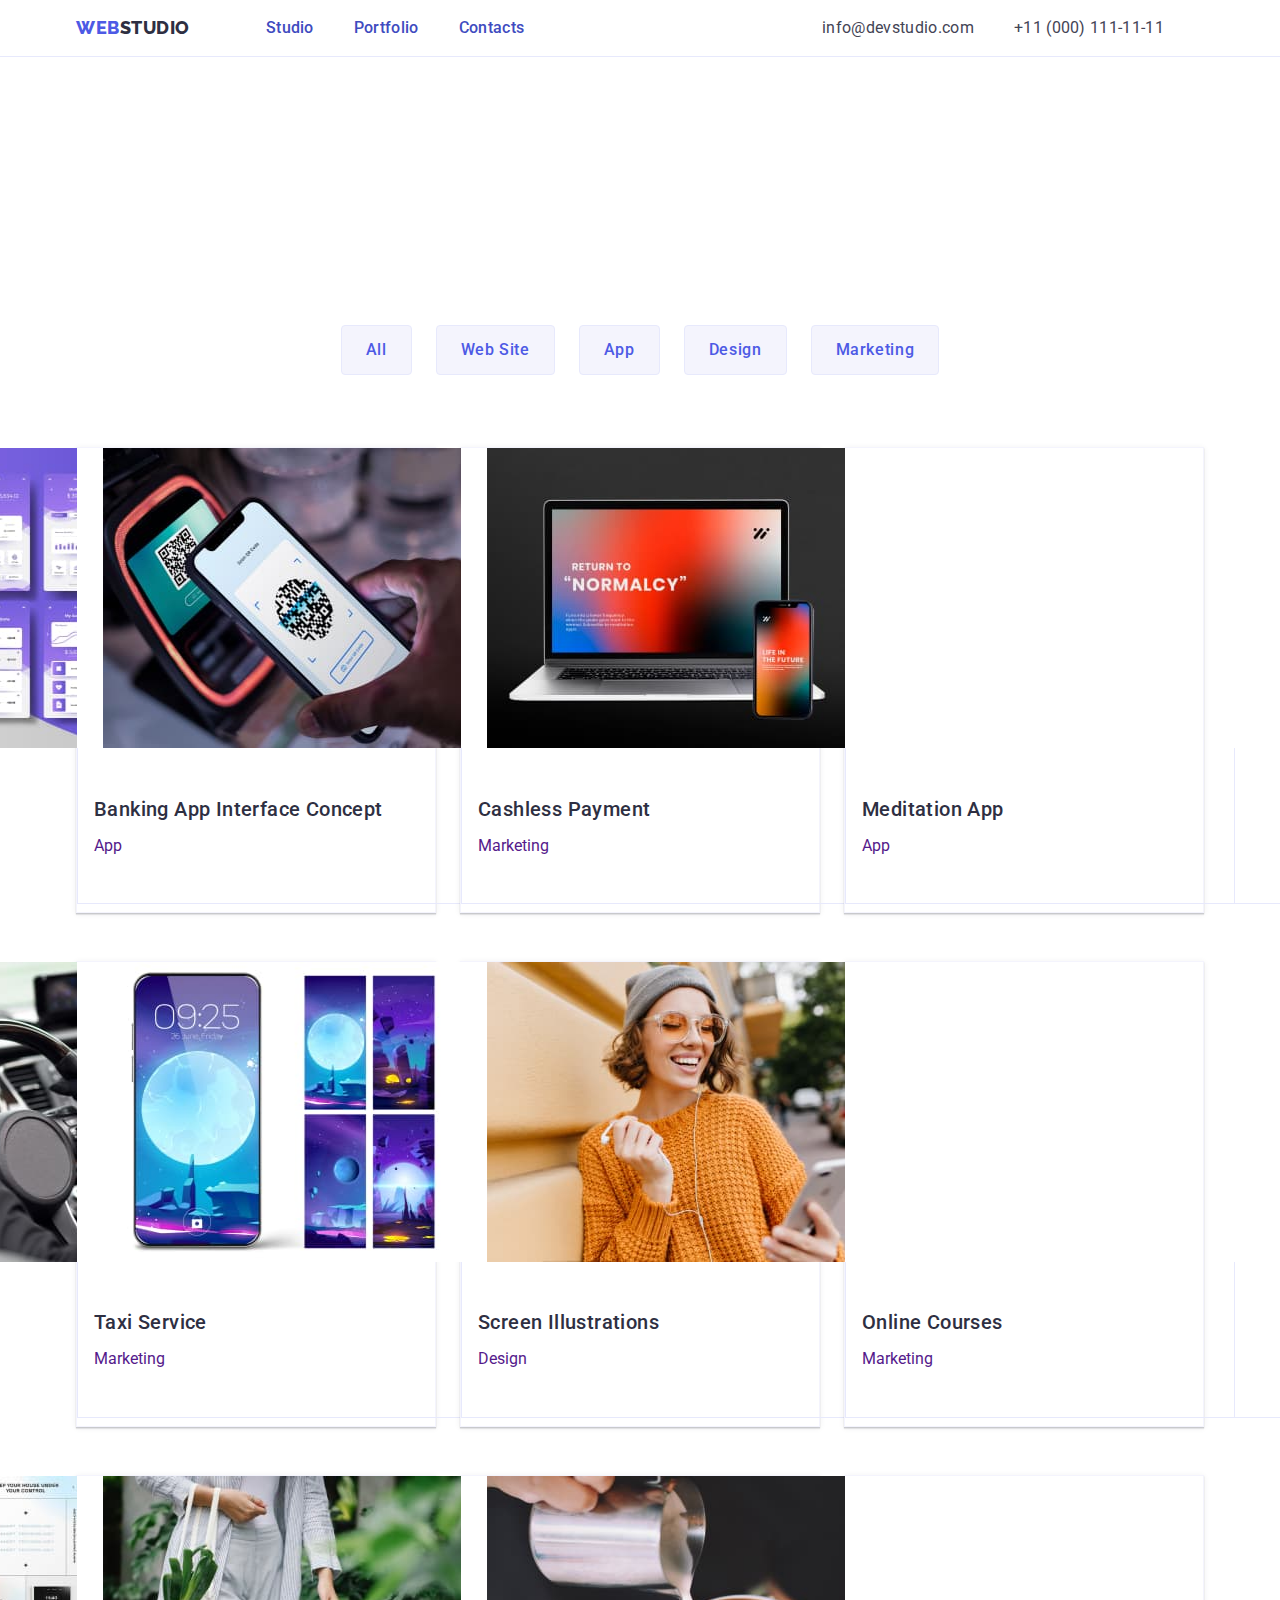
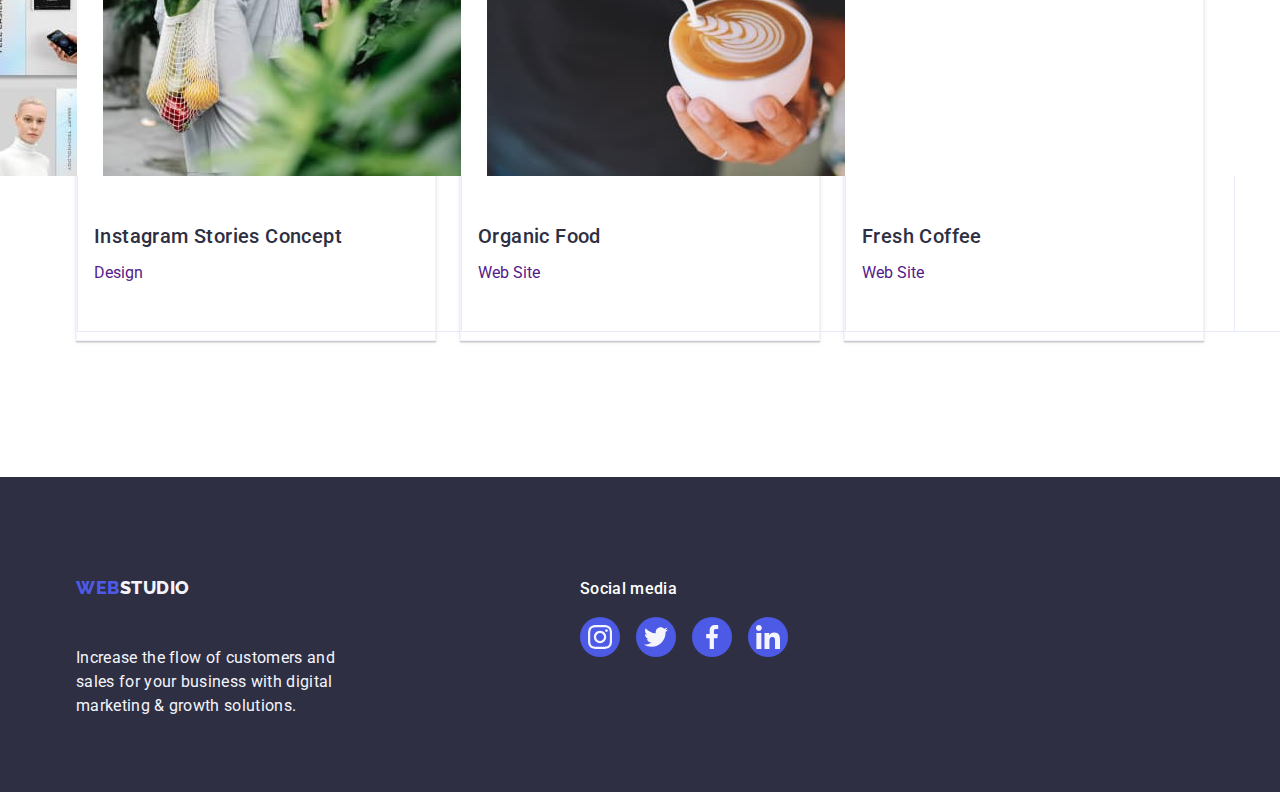
==== commit 08224e14: "Add files via upload" ====
--- a/portfolio.html
+++ b/portfolio.html
@@ -87,7 +87,10 @@
           </li>
           <li class="apps-list-item">
             <a class="apps-item-link link" href="">
+              <div class="foto-item-portfolio">
               <img src="./images/payment-foto.jpg" alt="payment-foto" width="360" height="300" />
+              <p class="foto-item-portfolio-text">14 Stylish and User-Friendly App Design Concepts · Task Manager App · Calorie Tracker App · Exotic Fruit Ecommerce App · Cloud Storage App</p>
+            </div>
               <div class="app-div container">
                 <h2 class="second-title">Cashless Payment</h2>
                 <p class="p-p-item">Marketing</p>
@@ -97,7 +100,10 @@
 
           <li class="apps-list-item">
             <a class="apps-item-link link" href="">
+              <div class="foto-item-portfolio">
               <img src="./images/meditation-app-foto.jpg" alt="meditation-app-foto" width="360" height="300" />
+              <p class="foto-item-portfolio-text">14 Stylish and User-Friendly App Design Concepts · Task Manager App · Calorie Tracker App · Exotic Fruit Ecommerce App · Cloud Storage App</p>
+            </div>
               <div class="app-div container">
                 <h2 class="second-title">Meditation App</h2>
                 <p class="p-p-item">App</p>
@@ -107,7 +113,10 @@
 
           <li class="apps-list-item">
             <a class="apps-item-link link" href="">
+              <div class="foto-item-portfolio">
               <img src="./images/taxi-service.jpg" alt="taxi-service" width="360" height="300" />
+              <p class="foto-item-portfolio-text">14 Stylish and User-Friendly App Design Concepts · Task Manager App · Calorie Tracker App · Exotic Fruit Ecommerce App · Cloud Storage App</p>
+            </div>
               <div class="app-div container">
                 <h2 class="second-title">Taxi Service</h2>
                 <p class="p-p-item">Marketing</p>
@@ -117,7 +126,10 @@
 
           <li class="apps-list-item">
             <a class="apps-item-link link" href="">
+              <div class="foto-item-portfolio">
               <img src="./images/illustrations.jpg" alt="illustrations" width="360" height="300" />
+              <p class="foto-item-portfolio-text">14 Stylish and User-Friendly App Design Concepts · Task Manager App · Calorie Tracker App · Exotic Fruit Ecommerce App · Cloud Storage App</p>
+            </div>
               <div class="app-div container">
                 <h2 class="second-title">Screen Illustrations</h2>
                 <p class="p-p-item">Design</p>
@@ -127,7 +139,10 @@
 
           <li class="apps-list-item">
             <a class="apps-item-link link" href="">
+              <div class="foto-item-portfolio">
               <img src="./images/online-courses.jpg" alt="online-courses" width="360" height="300" />
+              <p class="foto-item-portfolio-text">14 Stylish and User-Friendly App Design Concepts · Task Manager App · Calorie Tracker App · Exotic Fruit Ecommerce App · Cloud Storage App</p>
+            </div>
               <div class="app-div container">
                 <h2 class="second-title">Online Courses</h2>
                 <p class="p-p-item">Marketing</p>
@@ -137,7 +152,10 @@
 
           <li class="apps-list-item">
             <a class="apps-item-link link" href="">
+              <div class="foto-item-portfolio">
               <img src="./images/stories-concept.jpg" alt="stories-concept" width="360" height="300" />
+              <p class="foto-item-portfolio-text">14 Stylish and User-Friendly App Design Concepts · Task Manager App · Calorie Tracker App · Exotic Fruit Ecommerce App · Cloud Storage App</p>
+            </div>
               <div class="app-div container">
                 <h2 class="second-title">Instagram Stories Concept</h2>
                 <p class="p-p-item">Design</p>
@@ -147,7 +165,10 @@
 
           <li class="apps-list-item">
             <a class="apps-item-link link" href="">
+              <div class="foto-item-portfolio">
               <img src="./images/organic-food.jpg" alt="organic-food" width="360" height="300" />
+              <p class="foto-item-portfolio-text">14 Stylish and User-Friendly App Design Concepts · Task Manager App · Calorie Tracker App · Exotic Fruit Ecommerce App · Cloud Storage App</p>
+            </div>
               <div class="app-div container">
                 <h2 class="second-title">Organic Food</h2>
                 <p class="p-p-item">Web Site</p>
@@ -157,7 +178,10 @@
 
           <li class="apps-list-item">
             <a class="apps-item-link link" href="">
+              <div class="foto-item-portfolio">
               <img src="./images/coffee.jpg" alt="coffee" width="360" height="300" />
+              <p class="foto-item-portfolio-text">14 Stylish and User-Friendly App Design Concepts · Task Manager App · Calorie Tracker App · Exotic Fruit Ecommerce App · Cloud Storage App</p>
+            </div>
               <div class="app-div container">
                 <h2 class="second-title">Fresh Coffee</h2>
                 <p class="p-p-item">Web Site</p>
--- a/css/style.css
+++ b/css/style.css
@@ -601,9 +601,12 @@
 .foto-item-portfolio{
   position: relative;
   overflow: hidden;
+  transform: translateX(-100%);
 }
 
 .foto-item-portfolio-text{
+padding: 40px 32px;
+transition: transform 250ms cubic-bezier(0.4, 0, 0.2, 1);
 position: absolute;
 font-family: 'Roboto';
 font-style: normal;
@@ -621,11 +624,11 @@
 }
 
 
-.foto-item-portfolio-text:hover{
+.foto-item-portfolio:hover .foto-item-portfolio-text{
   transform: translateY(0%);
 }
 
-.foto-item-portfolio-text:focus{
+.foto-item-portfolio:focus .foto-item-portfolio-text{
   transform: translateY(0%);
 }
 
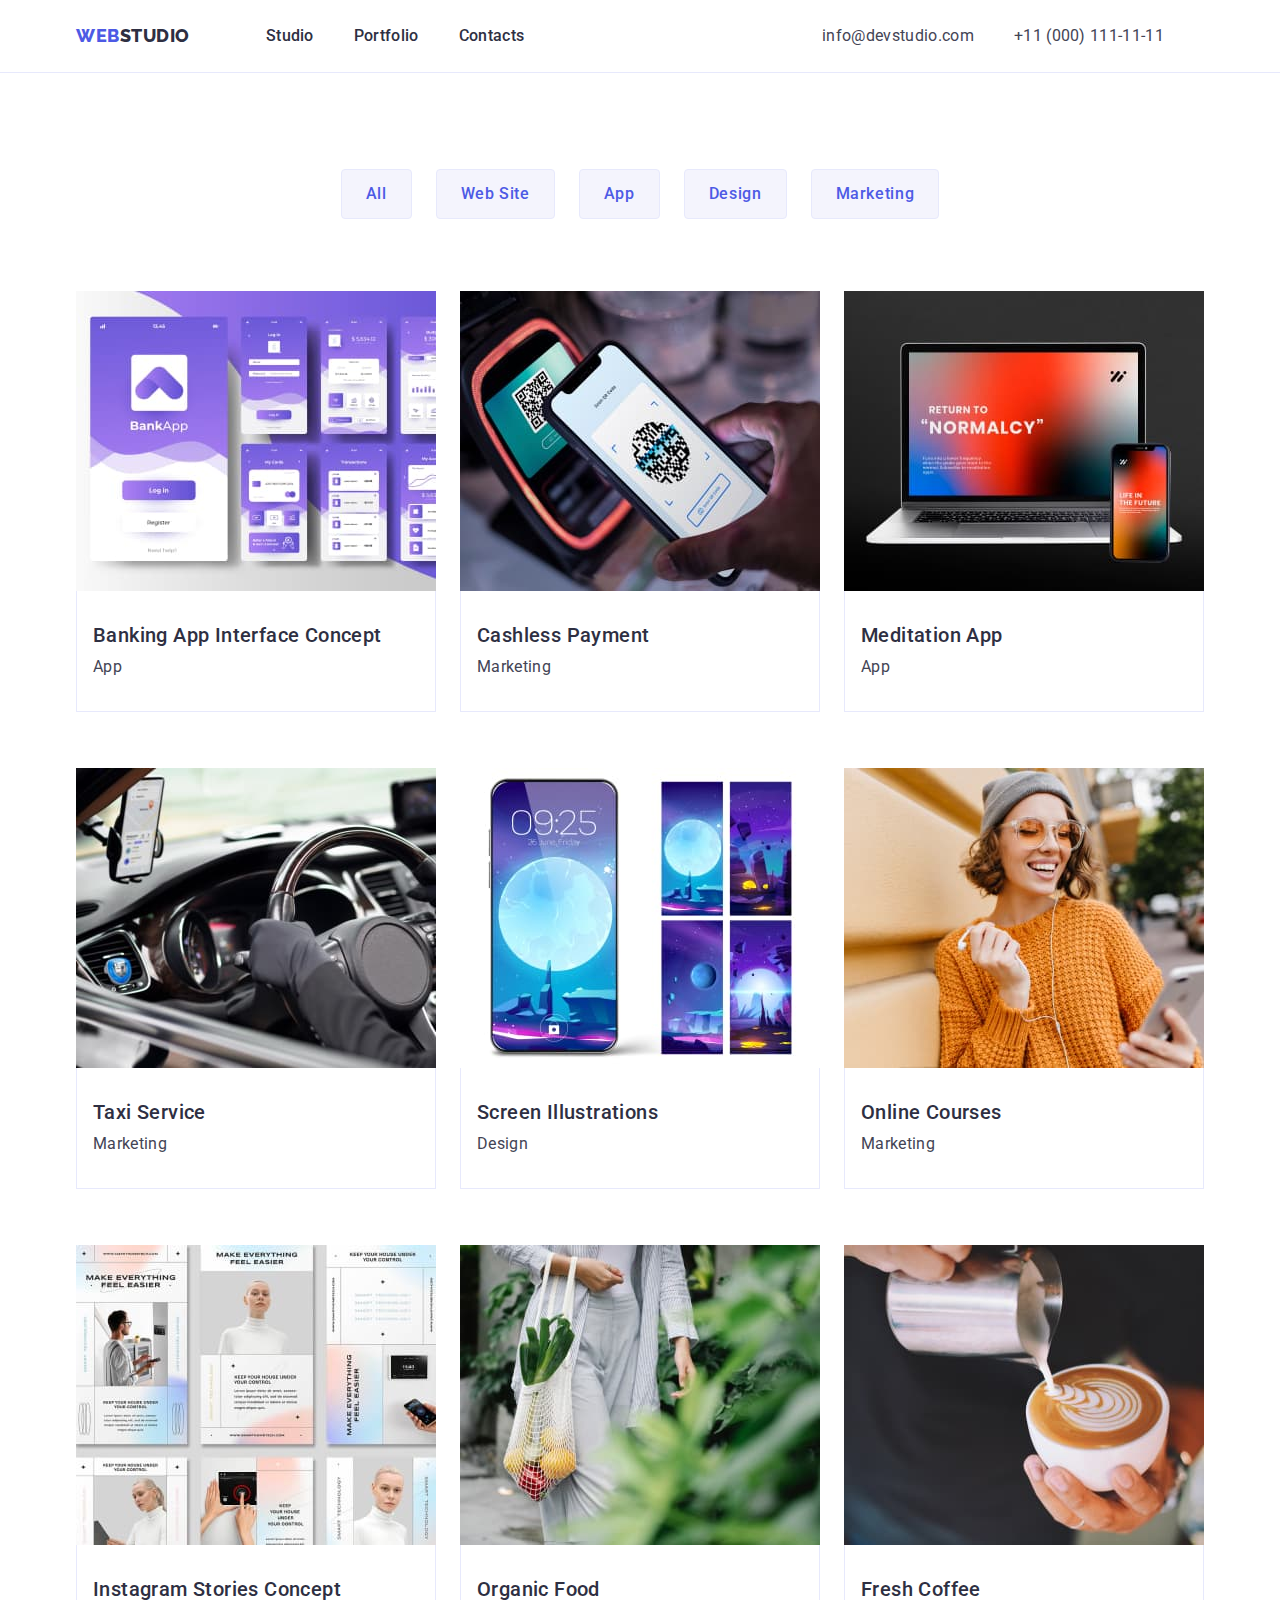
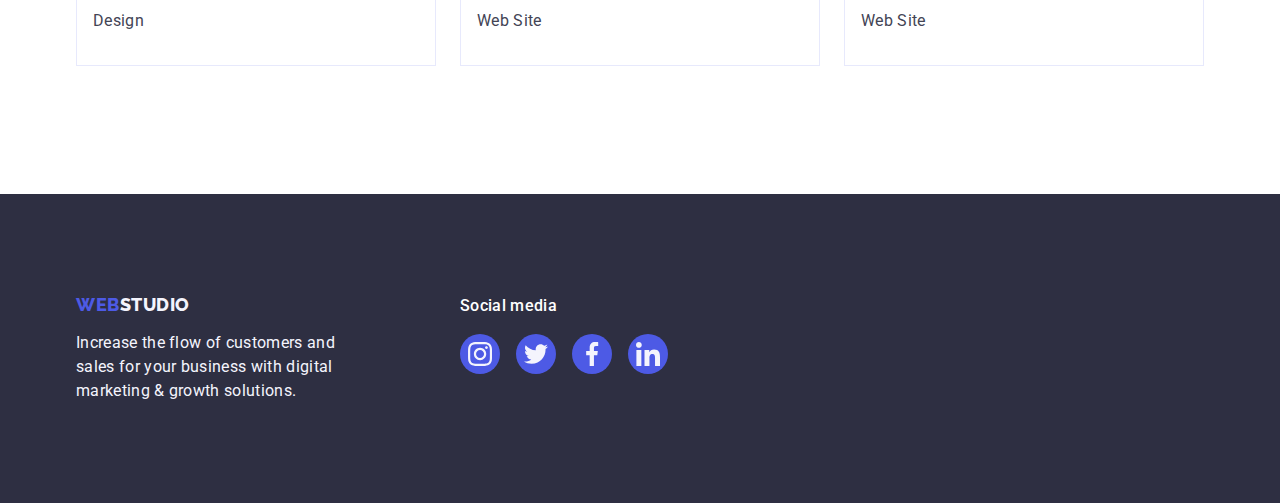
==== commit 4ebdf8ee: "Add files via upload" ====
--- a/portfolio.html
+++ b/portfolio.html
@@ -53,7 +53,7 @@
 
     <section class="portfolio-section">
       <div class="portfolio-div container">
-        <h1 hidden class="main-title">Buttons</h1>
+        <h1 class="visually-hidden">Buttons</h1>
         <ul class="buttons-list list">
           <li>
             <button class="portfolio-buttons" type="button">All</button>
@@ -79,7 +79,7 @@
                 <img src="./images/concept-foto.jpg" alt="concept-foto" width="360" height="300" />
                 <p class="foto-item-portfolio-text">14 Stylish and User-Friendly App Design Concepts · Task Manager App · Calorie Tracker App · Exotic Fruit Ecommerce App · Cloud Storage App</p>
               </div>
-              <div class="app-div container">
+              <div class="app-div">
                 <h2 class="second-title">Banking App Interface Concept</h2>
                 <p class="p-p-item">App</p>
               </div>
@@ -91,7 +91,7 @@
               <img src="./images/payment-foto.jpg" alt="payment-foto" width="360" height="300" />
               <p class="foto-item-portfolio-text">14 Stylish and User-Friendly App Design Concepts · Task Manager App · Calorie Tracker App · Exotic Fruit Ecommerce App · Cloud Storage App</p>
             </div>
-              <div class="app-div container">
+              <div class="app-div">
                 <h2 class="second-title">Cashless Payment</h2>
                 <p class="p-p-item">Marketing</p>
               </div>
@@ -104,7 +104,7 @@
               <img src="./images/meditation-app-foto.jpg" alt="meditation-app-foto" width="360" height="300" />
               <p class="foto-item-portfolio-text">14 Stylish and User-Friendly App Design Concepts · Task Manager App · Calorie Tracker App · Exotic Fruit Ecommerce App · Cloud Storage App</p>
             </div>
-              <div class="app-div container">
+              <div class="app-div">
                 <h2 class="second-title">Meditation App</h2>
                 <p class="p-p-item">App</p>
               </div>
@@ -117,7 +117,7 @@
               <img src="./images/taxi-service.jpg" alt="taxi-service" width="360" height="300" />
               <p class="foto-item-portfolio-text">14 Stylish and User-Friendly App Design Concepts · Task Manager App · Calorie Tracker App · Exotic Fruit Ecommerce App · Cloud Storage App</p>
             </div>
-              <div class="app-div container">
+              <div class="app-div">
                 <h2 class="second-title">Taxi Service</h2>
                 <p class="p-p-item">Marketing</p>
               </div>
@@ -130,7 +130,7 @@
               <img src="./images/illustrations.jpg" alt="illustrations" width="360" height="300" />
               <p class="foto-item-portfolio-text">14 Stylish and User-Friendly App Design Concepts · Task Manager App · Calorie Tracker App · Exotic Fruit Ecommerce App · Cloud Storage App</p>
             </div>
-              <div class="app-div container">
+              <div class="app-div">
                 <h2 class="second-title">Screen Illustrations</h2>
                 <p class="p-p-item">Design</p>
               </div>
@@ -143,7 +143,7 @@
               <img src="./images/online-courses.jpg" alt="online-courses" width="360" height="300" />
               <p class="foto-item-portfolio-text">14 Stylish and User-Friendly App Design Concepts · Task Manager App · Calorie Tracker App · Exotic Fruit Ecommerce App · Cloud Storage App</p>
             </div>
-              <div class="app-div container">
+              <div class="app-div">
                 <h2 class="second-title">Online Courses</h2>
                 <p class="p-p-item">Marketing</p>
               </div>
@@ -156,7 +156,7 @@
               <img src="./images/stories-concept.jpg" alt="stories-concept" width="360" height="300" />
               <p class="foto-item-portfolio-text">14 Stylish and User-Friendly App Design Concepts · Task Manager App · Calorie Tracker App · Exotic Fruit Ecommerce App · Cloud Storage App</p>
             </div>
-              <div class="app-div container">
+              <div class="app-div">
                 <h2 class="second-title">Instagram Stories Concept</h2>
                 <p class="p-p-item">Design</p>
               </div>
@@ -169,7 +169,7 @@
               <img src="./images/organic-food.jpg" alt="organic-food" width="360" height="300" />
               <p class="foto-item-portfolio-text">14 Stylish and User-Friendly App Design Concepts · Task Manager App · Calorie Tracker App · Exotic Fruit Ecommerce App · Cloud Storage App</p>
             </div>
-              <div class="app-div container">
+              <div class="app-div">
                 <h2 class="second-title">Organic Food</h2>
                 <p class="p-p-item">Web Site</p>
               </div>
@@ -182,7 +182,7 @@
               <img src="./images/coffee.jpg" alt="coffee" width="360" height="300" />
               <p class="foto-item-portfolio-text">14 Stylish and User-Friendly App Design Concepts · Task Manager App · Calorie Tracker App · Exotic Fruit Ecommerce App · Cloud Storage App</p>
             </div>
-              <div class="app-div container">
+              <div class="app-div">
                 <h2 class="second-title">Fresh Coffee</h2>
                 <p class="p-p-item">Web Site</p>
               </div>
--- a/css/style.css
+++ b/css/style.css
@@ -11,6 +11,20 @@
   --color-dairy: #fcfcfc;
 }
 
+
+
+h1,
+h2,
+h3,
+h4,
+h5,
+ul,
+p,
+a {
+  margin: 0;
+}
+
+
 .body {
   font-family: "Roboto", sans-serif;
   color: #434455;
@@ -99,10 +113,19 @@
 }
 
 .menu-nav-item {
-  color: #404bbf;
+  display: block;
+  color: #2e2f42;
   transition: color 250ms cubic-bezier(0.4, 0, 0.2, 1);
   position: relative;
   padding: 24px 0;
+}
+
+.menu-nav-item:hover {
+  color: #404bbf;
+}
+
+.menu-nav-item:focus {
+  color: #404bbf;
 }
 
 
@@ -146,9 +169,12 @@
 
 .address {
   font-style: normal;
+  margin-left: auto;
 }
 
 .address-item {
+  margin: 0;
+  display: block;
   transition: color 250ms cubic-bezier(0.4, 0, 0.2, 1);
   font-family: "Roboto";
   font-style: normal;
@@ -157,6 +183,7 @@
   line-height: 24px;
   letter-spacing: 0.02em;
   color: #434455;
+  padding: 24px 0;
 }
 
 .address-item:hover {
@@ -182,6 +209,20 @@
   background-position: center;
 }
 
+.visually-hidden {
+  position: absolute;
+  width: 1px;
+  height: 1px;
+  margin: -1px;
+  border: 0;
+  padding: 0;
+
+  white-space: nowrap;
+  clip-path: inset(100%);
+  clip: rect(0 0 0 0);
+  overflow: hidden;
+}
+
 .main-title {
   line-height: 1.07;
   text-align: center;
@@ -190,8 +231,10 @@
   font-size: 56px;
   max-width: 496px;
   display: block;
-  margin: 0 auto;
-  padding: 48px;
+  margin: 0;
+  margin-left: auto;
+  margin-right: auto;
+  margin-bottom: 48px;
 }
 
 .hero-button {
@@ -386,7 +429,6 @@
 .footer-index-social {
   flex-direction: column;
   display: flex;
-  margin-right: 120px;
 
 }
 
@@ -403,7 +445,6 @@
   color: #4d5ae5;
   display: inline-block;
   margin-right: 76px;
-  margin-bottom: 16px;
 }
 
 .footer-logo-two {
@@ -467,9 +508,15 @@
 .portfolio-menu-nav-item {
   position: relative;
   transition: color 250ms cubic-bezier(0.4, 0, 0.2, 1);
-  color: #404BBF;
+  color: #2e2f42;
   padding: 24px 0;
 }
+
+.portfolio-menu-nav-item:hover {
+  color: #404bbf;
+}
+
+
 
 .portfolio-menu-nav-item::after {
   left: 0;
@@ -572,15 +619,23 @@
   display: block;
 }
 
-
+.p-p-item {
+  font-family: 'Roboto';
+  font-style: normal;
+  font-weight: 400;
+  font-size: 16px;
+  line-height: 24px;
+  /* identical to box height, or 150% */
+
+  letter-spacing: 0.02em;
+
+  /* SLATE */
+
+  color: #434455;
+
+}
 
 .apps-item-link:hover {
-  border: 1px solid #f4f4fd;
-  box-shadow: 0px 1px 6px rgba(46, 47, 66, 0.08),
-    0px 1px 1px rgba(46, 47, 66, 0.16), 0px 2px 1px rgba(46, 47, 66, 0.08);
-}
-
-.apps-item-link {
   border: 1px solid #f4f4fd;
   box-shadow: 0px 1px 6px rgba(46, 47, 66, 0.08),
     0px 1px 1px rgba(46, 47, 66, 0.16), 0px 2px 1px rgba(46, 47, 66, 0.08);
@@ -598,37 +653,36 @@
 }
 
 
-.foto-item-portfolio{
+.foto-item-portfolio {
   position: relative;
   overflow: hidden;
-  transform: translateX(-100%);
-}
-
-.foto-item-portfolio-text{
-padding: 40px 32px;
-transition: transform 250ms cubic-bezier(0.4, 0, 0.2, 1);
-position: absolute;
-font-family: 'Roboto';
-font-style: normal;
-font-weight: 400;
-font-size: 16px;
-line-height: 24px;
-letter-spacing: 0.02em;
-color: #F4F4FD;
-top: 0;
-background-color: #4d5ae5;
-height: 100%;
-width: 100%;
-transform: translateY(100%);
-transform 250ms cubic-bezier(0.4, 0, 0.2, 1);
-}
-
-
-.foto-item-portfolio:hover .foto-item-portfolio-text{
+}
+
+.foto-item-portfolio-text {
+  padding: 40px 32px;
+  transition: transform 250ms cubic-bezier(0.4, 0, 0.2, 1);
+  position: absolute;
+  font-family: 'Roboto';
+  font-style: normal;
+  font-weight: 400;
+  font-size: 16px;
+  line-height: 24px;
+  letter-spacing: 0.02em;
+  color: #F4F4FD;
+  top: 0;
+  background-color: #4d5ae5;
+  height: 100%;
+  width: 100%;
+  transform: translateY(100%);
+  transform 250ms cubic-bezier(0.4, 0, 0.2, 1);
+}
+
+
+.foto-item-portfolio:hover .foto-item-portfolio-text {
   transform: translateY(0%);
 }
 
-.foto-item-portfolio:focus .foto-item-portfolio-text{
+.foto-item-portfolio:focus .foto-item-portfolio-text {
   transform: translateY(0%);
 }
 
@@ -767,6 +821,7 @@
 .footer-index-social {
   display: flex;
   align-items: baseline;
+  margin-right: 120px;
 }
 
 .footer-social-media {
@@ -802,7 +857,6 @@
 }
 
 .footer-container-social-two {
-  margin-left: 120px;
   gap: 16px;
 }
 
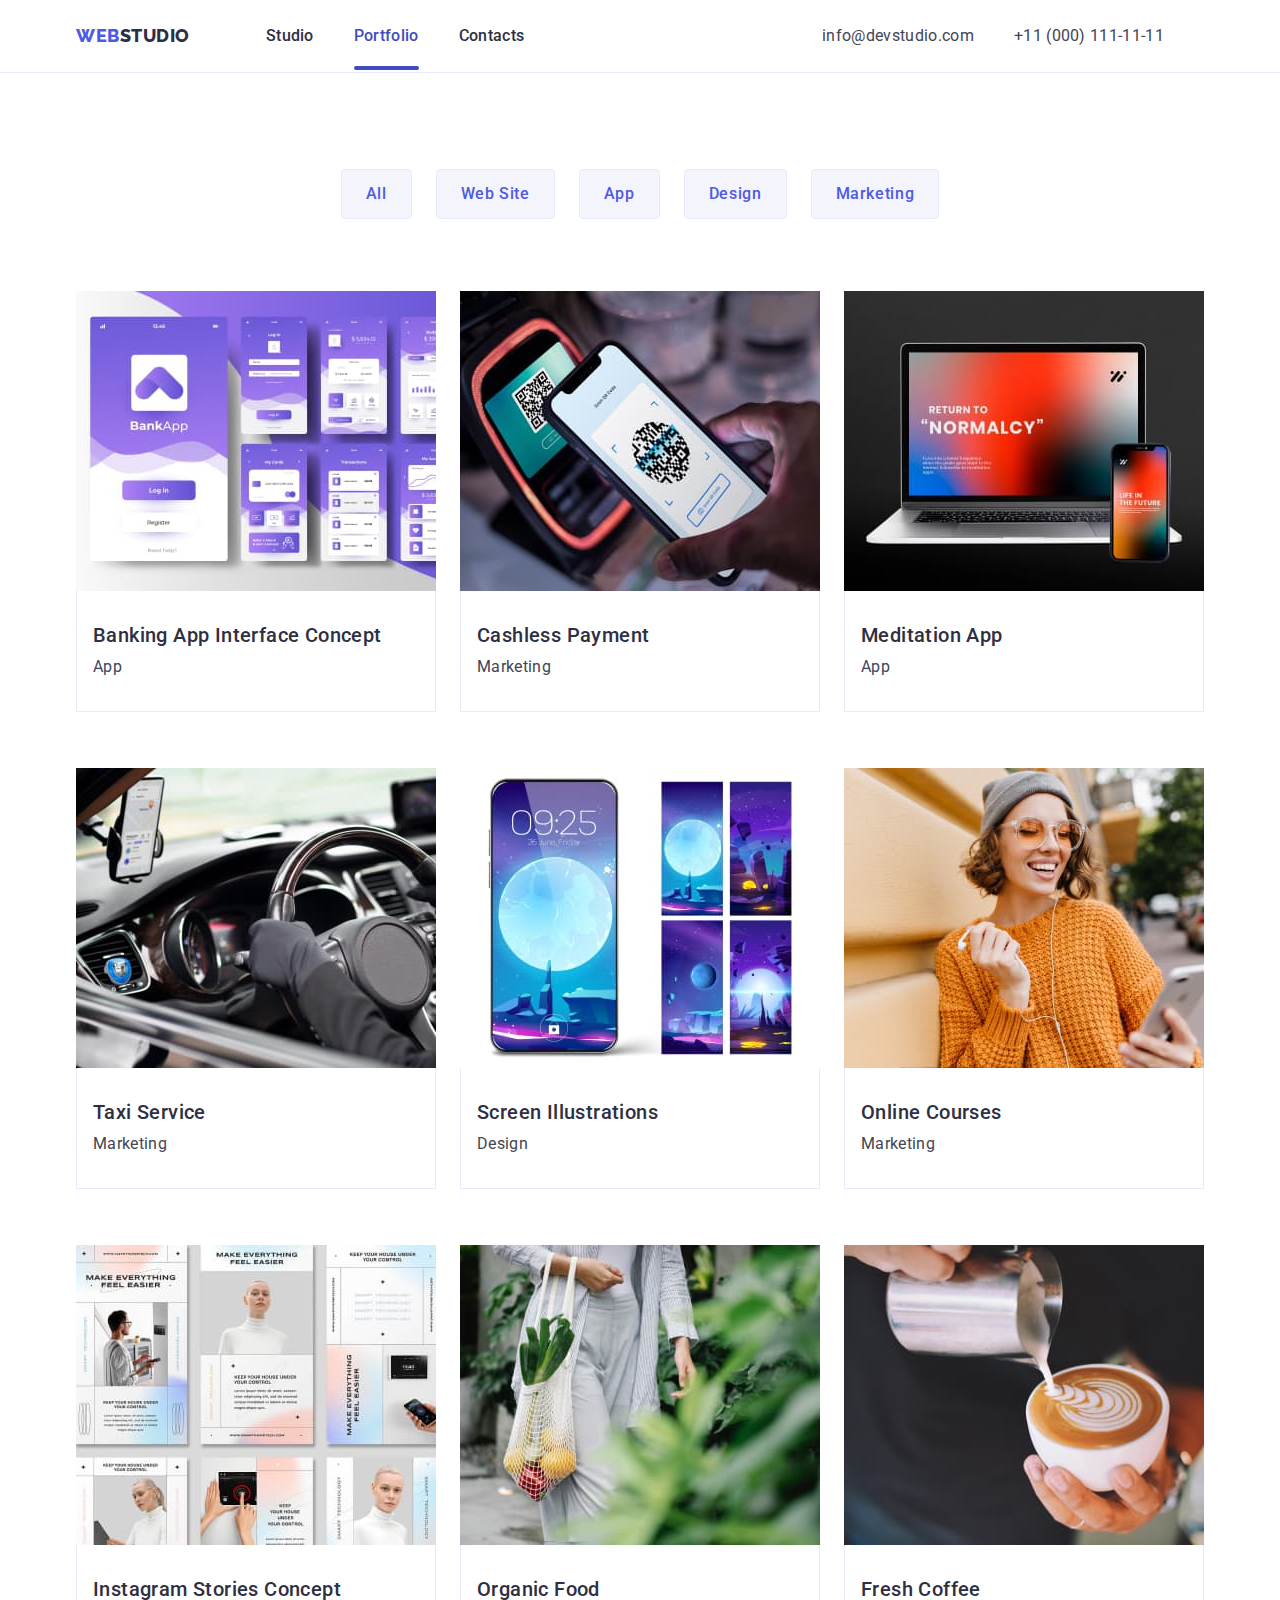
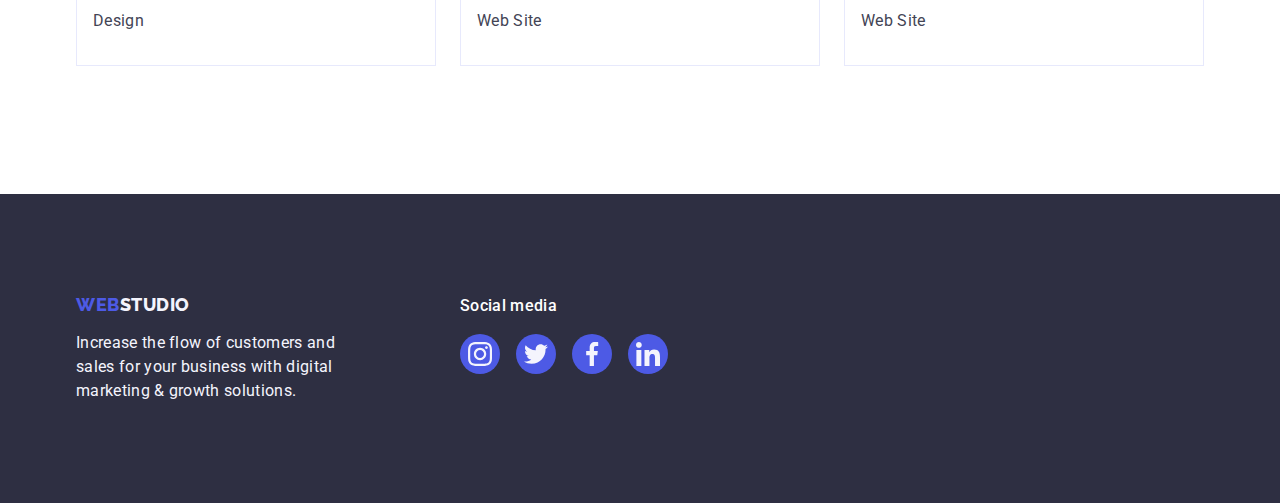
==== commit fa8805ba: "Add files via upload" ====
--- a/portfolio.html
+++ b/portfolio.html
@@ -27,7 +27,7 @@
             <a class="portfolio-menu-nav-item link" href="./index.html">Studio</a>
           </li>
           <li>
-            <a class="portfolio-menu-nav-item link" href="./portfolio.html">Portfolio</a>
+            <a class="menu-portfolio link" href="./portfolio.html">Portfolio</a>
           </li>
           <li>
             <a class="portfolio-menu-nav-item link" href="">Contacts</a>
--- a/css/style.css
+++ b/css/style.css
@@ -112,6 +112,15 @@
   gap: 40px;
 }
 
+
+.menu-studio{
+  display: block;
+  color: #404bbf;
+  transition: color 250ms cubic-bezier(0.4, 0, 0.2, 1);
+  position: relative;
+  padding: 24px 0;
+}
+
 .menu-nav-item {
   display: block;
   color: #2e2f42;
@@ -129,7 +138,7 @@
 }
 
 
-.menu-nav-item::after {
+.menu-studio::after {
   border-radius: 2px;
   content: '';
   position: absolute;
@@ -138,10 +147,10 @@
   height: 4px;
   display: block;
   background-color: #404BBF;
-  opacity: 0;
-}
-
-.menu-nav-item::after:hover {
+
+}
+
+.menu-studio::after::after:hover {
   content: '';
   position: absolute;
   bottom: -1px;
@@ -495,6 +504,13 @@
   align-items: center;
 }
 
+.menu-portfolio{
+  position: relative;
+  transition: color 250ms cubic-bezier(0.4, 0, 0.2, 1);
+  color: #404bbf;
+  padding: 24px 0;
+}
+
 .portfolio-menu-nav {
   font-weight: 500;
   font-size: 16px;
@@ -518,8 +534,7 @@
 
 
 
-.portfolio-menu-nav-item::after {
-  left: 0;
+.menu-portfolio::after {
   border-radius: 2px;
   content: '';
   position: absolute;
@@ -528,7 +543,6 @@
   height: 4px;
   display: block;
   background-color: #404BBF;
-  opacity: 0;
 }
 
 .portfolio-menu-nav-item::after:hover {
@@ -674,17 +688,19 @@
   height: 100%;
   width: 100%;
   transform: translateY(100%);
-  transform 250ms cubic-bezier(0.4, 0, 0.2, 1);
-}
-
+}
+
+
+
+.foto-item-portfolio:focus .foto-item-portfolio-text {
+  transform: translateY(0%);
+} 
 
 .foto-item-portfolio:hover .foto-item-portfolio-text {
   transform: translateY(0%);
-}
-
-.foto-item-portfolio:focus .foto-item-portfolio-text {
-  transform: translateY(0%);
-}
+}  
+
+
 
 .socials {
   display: flex;
@@ -868,4 +884,140 @@
 .footer-social-media-item {
   width: 40px;
   height: 40px;
+}
+
+
+/*  JS   */
+
+.modal-blank {
+  position: fixed;
+  top: 0;
+  left: 0;
+  width: 100%;
+  height: 100%;
+  background-color: rgba(46, 47, 66, 0.4);
+  transition: opacity 250ms cubic-bezier(0.4, 0, 0.2, 1), visibility 250ms cubic-bezier(0.4, 0, 0.2, 1);
+}
+
+.is-hidden {
+  opacity: 0;
+  visibility: hidden;
+  pointer-events: none;
+}
+
+.modal-blank-open {
+  position: absolute;
+  top: 50%;
+  left: 50%;
+  transform: translate(-50%, -50%) scale(1);
+  background: #fcfcfc;
+  box-shadow: 0px 1px 1px rgba(0, 0, 0, 0.14), 0px 1px 3px rgba(0, 0, 0, 0.12), 0px 2px 1px rgba(0, 0, 0, 0.2);
+  border-radius: 4px;
+  transition: transform 250ms cubic-bezier(0.4, 0, 0.2, 1);
+  min-height: 584px;
+  width: 408px;
+
+}
+
+.modal-close-btn {
+  display: flex;
+  align-items: center;
+  justify-content: center;
+  background-color: #e7e9fc;
+  border: 1px solid rgba(0, 0, 0, 0.1);
+  position: absolute;
+  top: 24px;
+  padding: 0;
+  border-radius: 50%;
+  right: 24px;
+  height: 24px;
+  width: 24px;
+  cursor: pointer;
+  transition: background-color 250ms cubic-bezier(0.4, 0, 0.2, 1), border 250ms cubic-bezier(0.4, 0, 0.2, 1);
+}
+
+.modal-close-btn:hover {
+  background-color: #404bbf;
+  border: none;
+}
+
+.modal-close-btn:focus {
+  background-color: #404bbf;
+  border: none;
+}
+
+.svg-modal-close {
+  transition: fill 250ms cubic-bezier(0.4, 0, 0.2, 1);
+
+}
+
+
+.modal-close-btn:hover .svg-modal-close {
+  fill: #ffffff;
+}
+
+.modal-close-btn:focus .svg-modal-close {
+  fill: #ffffff;
+}
+
+/* SUBSCRIBE */
+
+.subscribe-title {
+  font-family: 'Roboto';
+  font-style: normal;
+  font-weight: 500;
+  font-size: 16px;
+  line-height: 24px;
+  letter-spacing: 0.02em;
+  color: #FFFFFF;
+}
+
+
+.subscribe-div {
+  flex-direction: column;
+  gap: 192px;
+  align-items: baseline;
+  display: flex;
+}
+
+
+.subscribe-button {
+  position: absolute;
+  width: 165px;
+  height: 40px;
+  background: #4D5AE5;
+  border-radius: 4px;
+}
+
+.telegram-button-text {
+  position: relative;
+  padding-left:24px ;
+  padding-top: 8px;
+  width: 77px;
+  height: 24px;
+  font-family: 'Roboto';
+  font-style: normal;
+  font-weight: 500;
+  font-size: 16px;
+  line-height: 24px;
+  display: flex;
+  align-items: center;
+  text-align: center;
+  letter-spacing: 0.04em;
+  color: #FFFFFF;
+}
+
+.telegram-icon{
+  position: relative;
+  margin-left: 117px;
+  margin-top: 8px;
+
+
+}
+
+.form-subscribe{
+  box-sizing: border-box;
+  border: 1px solid #FFFFFF;
+filter: drop-shadow(0px 4px 4px rgba(0, 0, 0, 0.15));
+border-radius: 4px;
 }